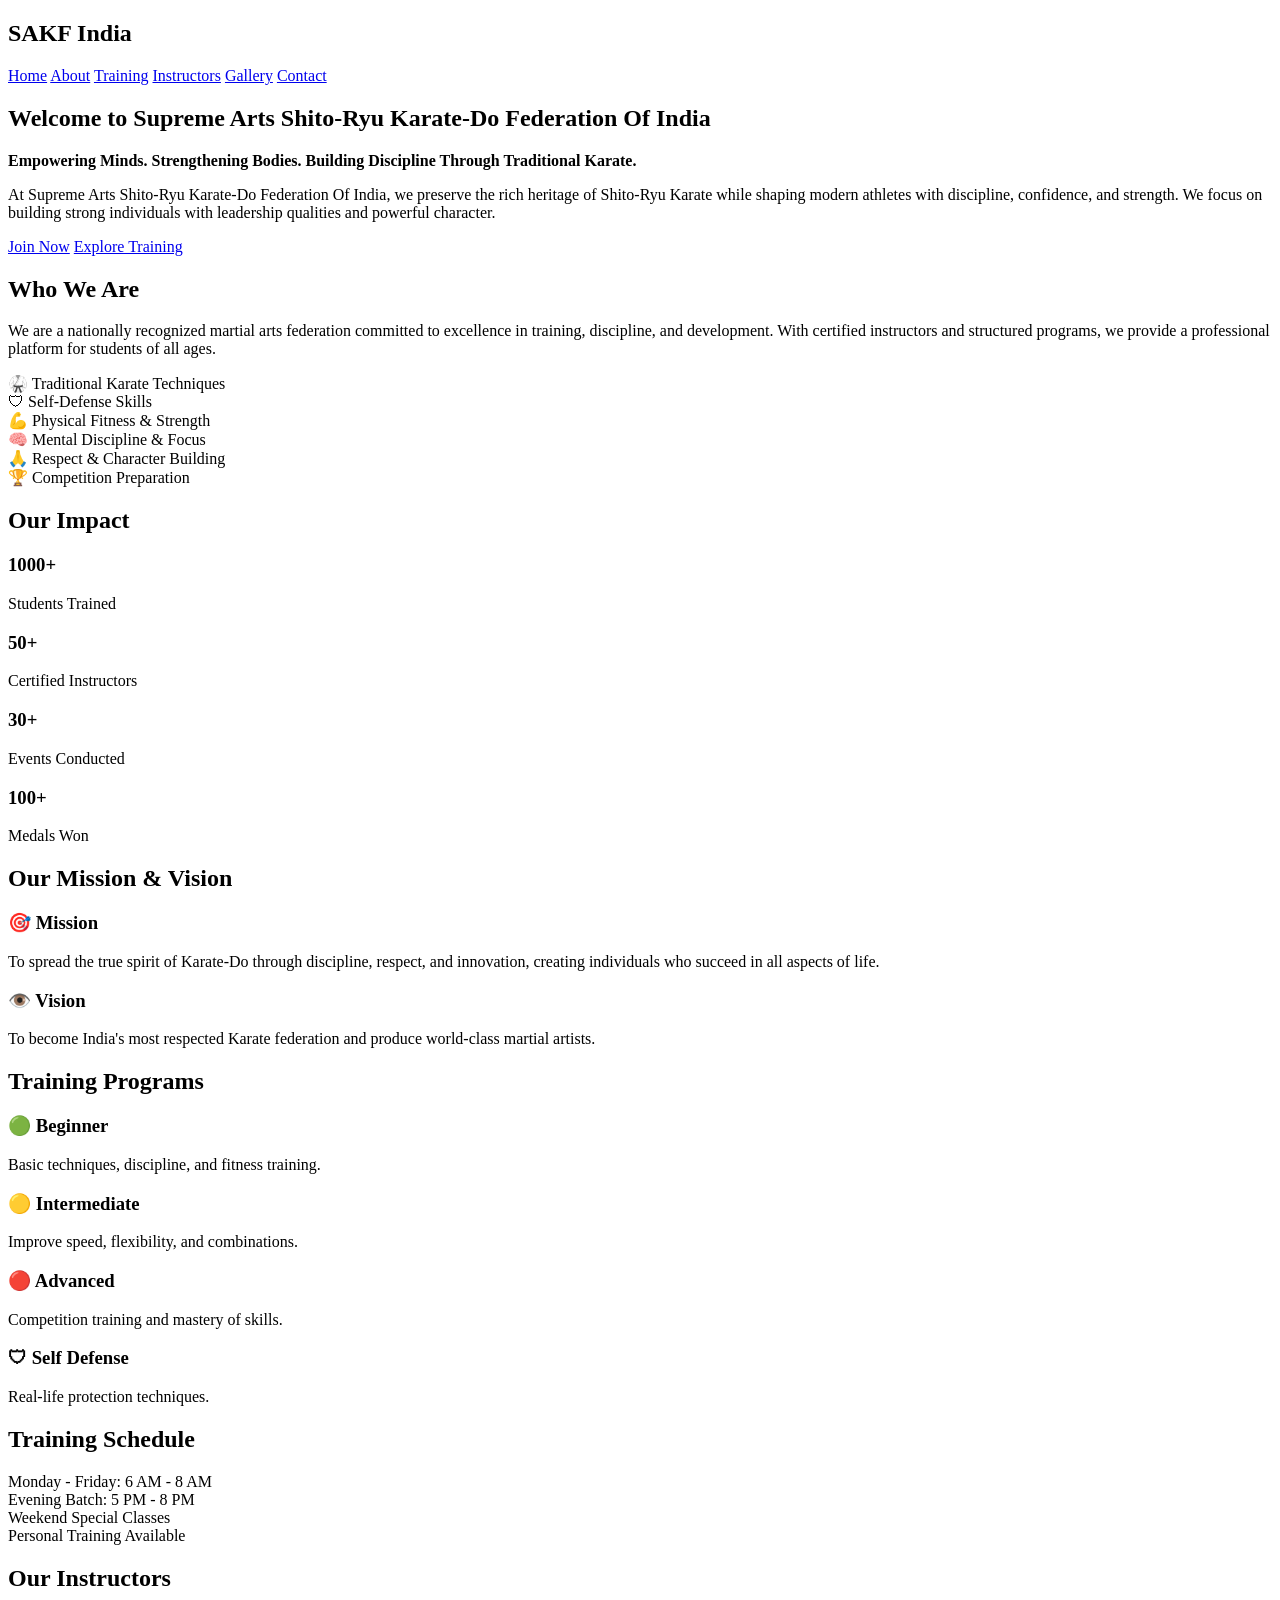
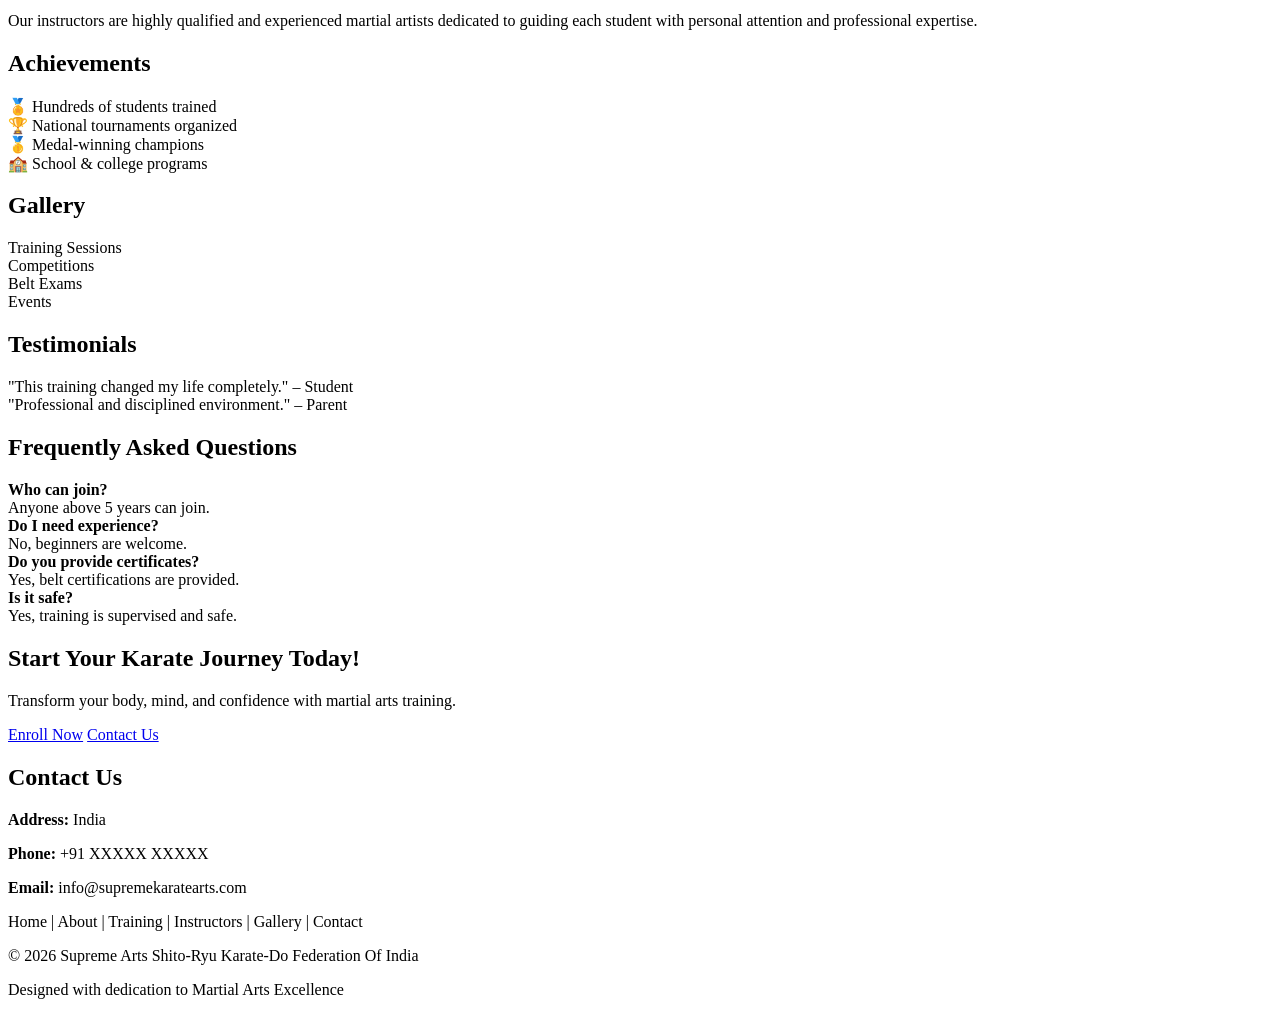
==== index.html @ d5478c68 "Add files via upload" ====
<!DOCTYPE html>
<html lang="en">

<head>
    <meta charset="UTF-8">
    <meta name="viewport" content="width=device-width, initial-scale=1.0">

    <title>Supreme Arts Shito-Ryu Karate-Do Federation Of India</title>

    <link href="https://fonts.googleapis.com/css2?family=Poppins:wght@300;400;600;700&display=swap" rel="stylesheet">
    <link rel="stylesheet" href="style.css">
</head>

<body>

    <!-- HEADER -->
    <header class="header">
        <h2 class="logo">SAKF India</h2>
        <nav class="nav">
            <a href="index.html" class="active">Home</a>
            <a href="about.html">About</a>
            <a href="training.html">Training</a>
            <a href="instructors.html">Instructors</a>
            <a href="gallery.html">Gallery</a>
            <a href="contact.html">Contact</a>
        </nav>
    </header>

    <!-- HERO -->
    <section class="hero">
        <h1>Welcome to Supreme Arts Shito-Ryu Karate-Do Federation Of India</h1>
        <p><strong>Empowering Minds. Strengthening Bodies. Building Discipline Through Traditional Karate.</strong></p>

        <p>
            At Supreme Arts Shito-Ryu Karate-Do Federation Of India, we preserve the rich heritage of Shito-Ryu Karate while shaping modern athletes with discipline, confidence, and strength. We focus on building strong individuals with leadership qualities and powerful
            character.
        </p>

        <div class="btn-group">
            <a href="contact.html" class="btn">Join Now</a>
            <a href="training.html" class="btn secondary">Explore Training</a>
        </div>
    </section>

    <!-- ABOUT -->
    <section class="section">
        <h2>Who We Are</h2>

        <p>
            We are a nationally recognized martial arts federation committed to excellence in training, discipline, and development. With certified instructors and structured programs, we provide a professional platform for students of all ages.
        </p>

        <div class="grid">
            <div class="card">🥋 Traditional Karate Techniques</div>
            <div class="card">🛡 Self-Defense Skills</div>
            <div class="card">💪 Physical Fitness & Strength</div>
            <div class="card">🧠 Mental Discipline & Focus</div>
            <div class="card">🙏 Respect & Character Building</div>
            <div class="card">🏆 Competition Preparation</div>
        </div>
    </section>

    <!-- STATS -->
    <section class="section">
        <h2>Our Impact</h2>

        <div class="grid">
            <div class="card">
                <h3>1000+</h3>
                <p>Students Trained</p>
            </div>
            <div class="card">
                <h3>50+</h3>
                <p>Certified Instructors</p>
            </div>
            <div class="card">
                <h3>30+</h3>
                <p>Events Conducted</p>
            </div>
            <div class="card">
                <h3>100+</h3>
                <p>Medals Won</p>
            </div>
        </div>
    </section>

    <!-- MISSION & VISION -->
    <section class="section">
        <h2>Our Mission & Vision</h2>

        <div class="grid">
            <div class="card">
                <h3>🎯 Mission</h3>
                <p>
                    To spread the true spirit of Karate-Do through discipline, respect, and innovation, creating individuals who succeed in all aspects of life.
                </p>
            </div>

            <div class="card">
                <h3>👁️ Vision</h3>
                <p>
                    To become India's most respected Karate federation and produce world-class martial artists.
                </p>
            </div>
        </div>
    </section>

    <!-- TRAINING -->
    <section class="section">
        <h2>Training Programs</h2>

        <div class="grid">
            <div class="card">
                <h3>🟢 Beginner</h3>
                <p>Basic techniques, discipline, and fitness training.</p>
            </div>
            <div class="card">
                <h3>🟡 Intermediate</h3>
                <p>Improve speed, flexibility, and combinations.</p>
            </div>
            <div class="card">
                <h3>🔴 Advanced</h3>
                <p>Competition training and mastery of skills.</p>
            </div>
            <div class="card">
                <h3>🛡 Self Defense</h3>
                <p>Real-life protection techniques.</p>
            </div>
        </div>
    </section>

    <!-- SCHEDULE -->
    <section class="section">
        <h2>Training Schedule</h2>

        <div class="grid">
            <div class="card">Monday - Friday: 6 AM - 8 AM</div>
            <div class="card">Evening Batch: 5 PM - 8 PM</div>
            <div class="card">Weekend Special Classes</div>
            <div class="card">Personal Training Available</div>
        </div>
    </section>

    <!-- INSTRUCTORS -->
    <section class="section">
        <h2>Our Instructors</h2>

        <p>
            Our instructors are highly qualified and experienced martial artists dedicated to guiding each student with personal attention and professional expertise.
        </p>
    </section>

    <!-- ACHIEVEMENTS -->
    <section class="section">
        <h2>Achievements</h2>

        <div class="grid">
            <div class="card">🏅 Hundreds of students trained</div>
            <div class="card">🏆 National tournaments organized</div>
            <div class="card">🥇 Medal-winning champions</div>
            <div class="card">🏫 School & college programs</div>
        </div>
    </section>

    <!-- GALLERY -->
    <section class="section">
        <h2>Gallery</h2>

        <div class="grid">
            <div class="card">Training Sessions</div>
            <div class="card">Competitions</div>
            <div class="card">Belt Exams</div>
            <div class="card">Events</div>
        </div>
    </section>

    <!-- TESTIMONIALS -->
    <section class="section">
        <h2>Testimonials</h2>

        <div class="grid">
            <div class="card">"This training changed my life completely." – Student</div>
            <div class="card">"Professional and disciplined environment." – Parent</div>
        </div>
    </section>

    <!-- FAQ -->
    <section class="section">
        <h2>Frequently Asked Questions</h2>

        <div class="grid">
            <div class="card"><strong>Who can join?</strong><br>Anyone above 5 years can join.</div>
            <div class="card"><strong>Do I need experience?</strong><br>No, beginners are welcome.</div>
            <div class="card"><strong>Do you provide certificates?</strong><br>Yes, belt certifications are provided.</div>
            <div class="card"><strong>Is it safe?</strong><br>Yes, training is supervised and safe.</div>
        </div>
    </section>

    <!-- CTA -->
    <section class="section">
        <h2>Start Your Karate Journey Today!</h2>

        <p>Transform your body, mind, and confidence with martial arts training.</p>

        <div class="btn-group">
            <a href="contact.html" class="btn">Enroll Now</a>
            <a href="contact.html" class="btn secondary">Contact Us</a>
        </div>
    </section>

    <!-- CONTACT -->
    <section class="section">
        <h2>Contact Us</h2>

        <p><strong>Address:</strong> India</p>
        <p><strong>Phone:</strong> +91 XXXXX XXXXX</p>
        <p><strong>Email:</strong> info@supremekaratearts.com</p>
    </section>

    <!-- FOOTER -->
    <footer class="footer">
        <p>Home | About | Training | Instructors | Gallery | Contact</p>
        <p>© 2026 Supreme Arts Shito-Ryu Karate-Do Federation Of India</p>
        <p>Designed with dedication to Martial Arts Excellence</p>
    </footer>

    <script src="script.js"></script>

</body>

</html>
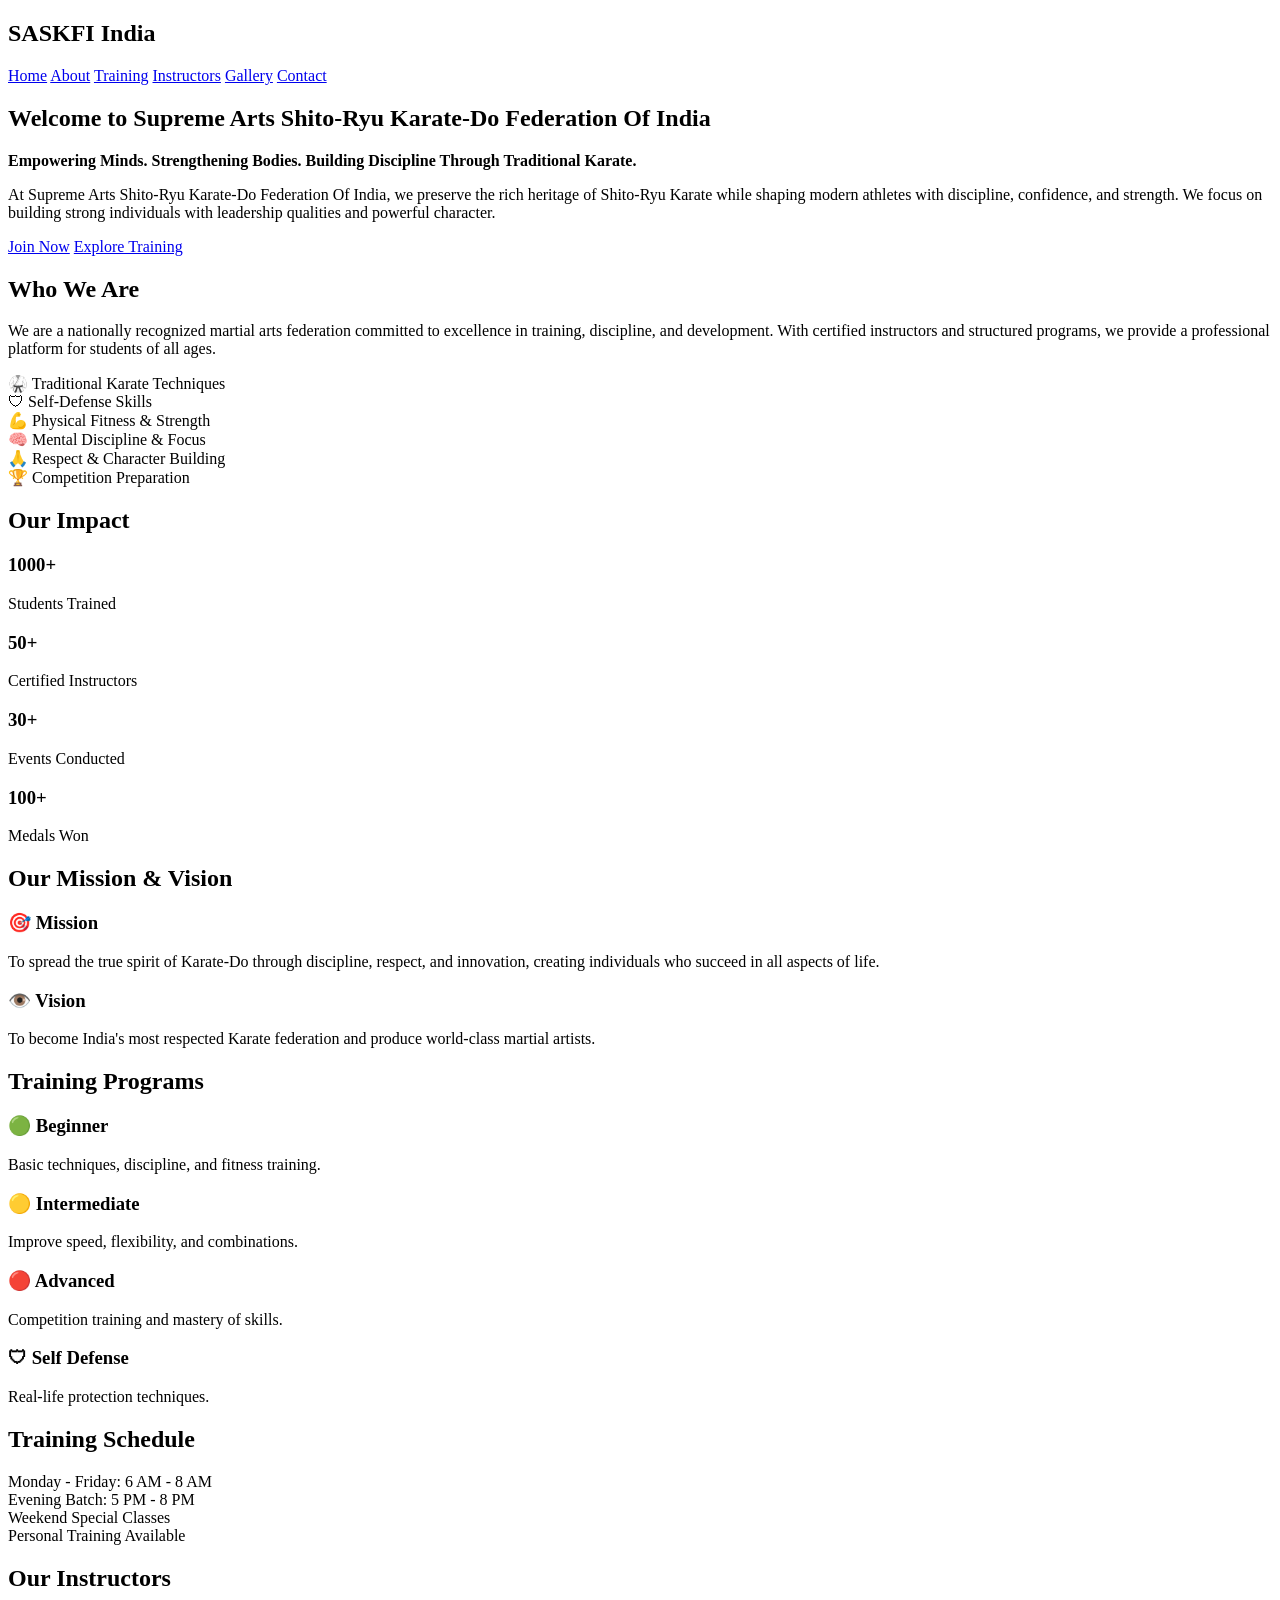
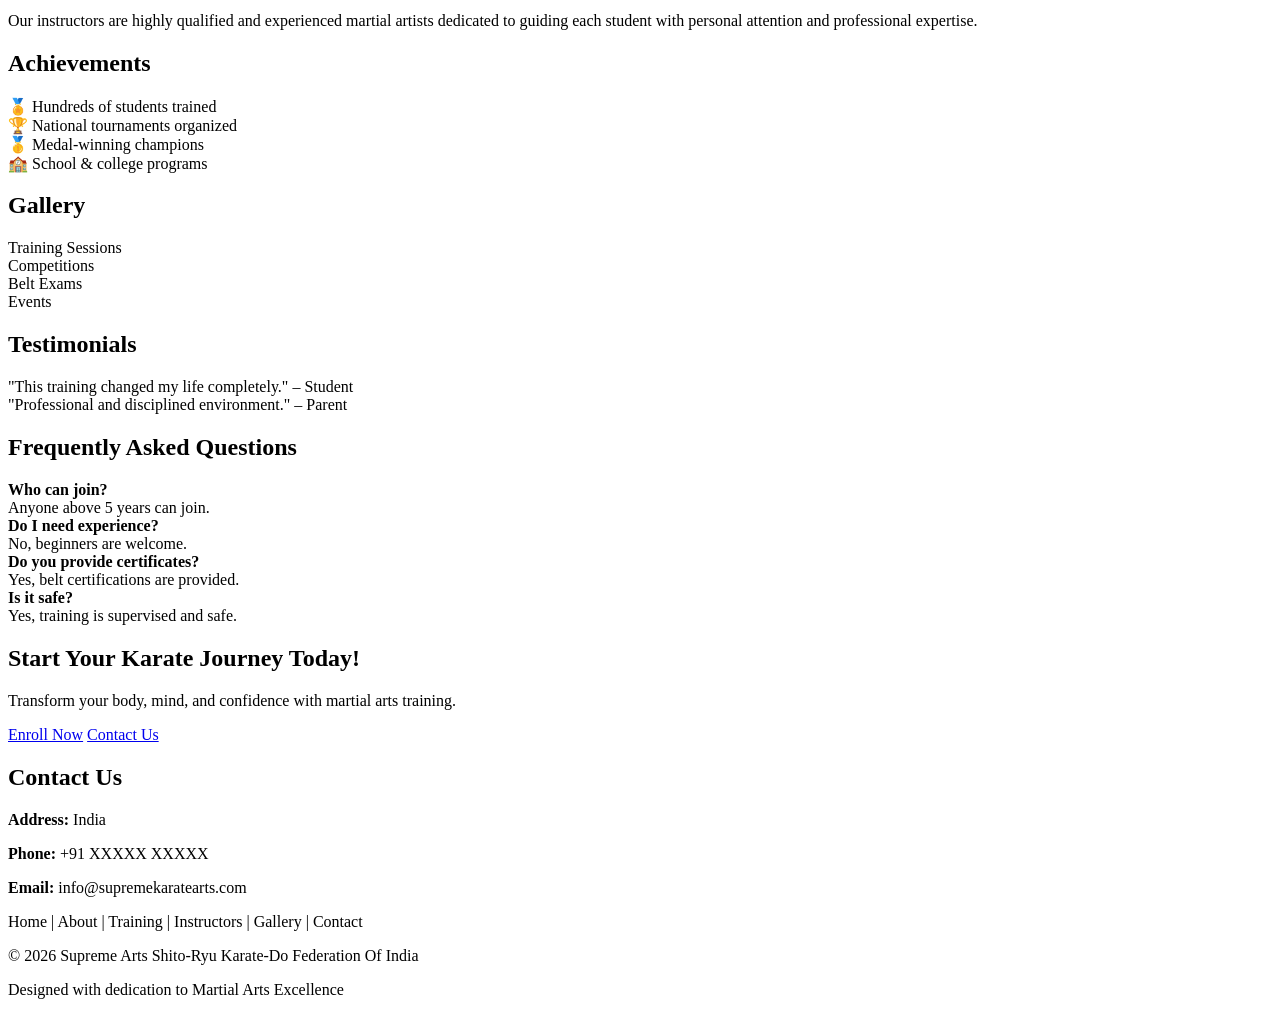
==== commit f029b77b: "Update logo text from 'SAKF' to 'SASKFI'" ====
--- a/index.html
+++ b/index.html
@@ -15,7 +15,7 @@
 
     <!-- HEADER -->
     <header class="header">
-        <h2 class="logo">SAKF India</h2>
+        <h2 class="logo">SASKFI India</h2>
         <nav class="nav">
             <a href="index.html" class="active">Home</a>
             <a href="about.html">About</a>
@@ -228,4 +228,4 @@
 
 </body>
 
-</html>+</html>
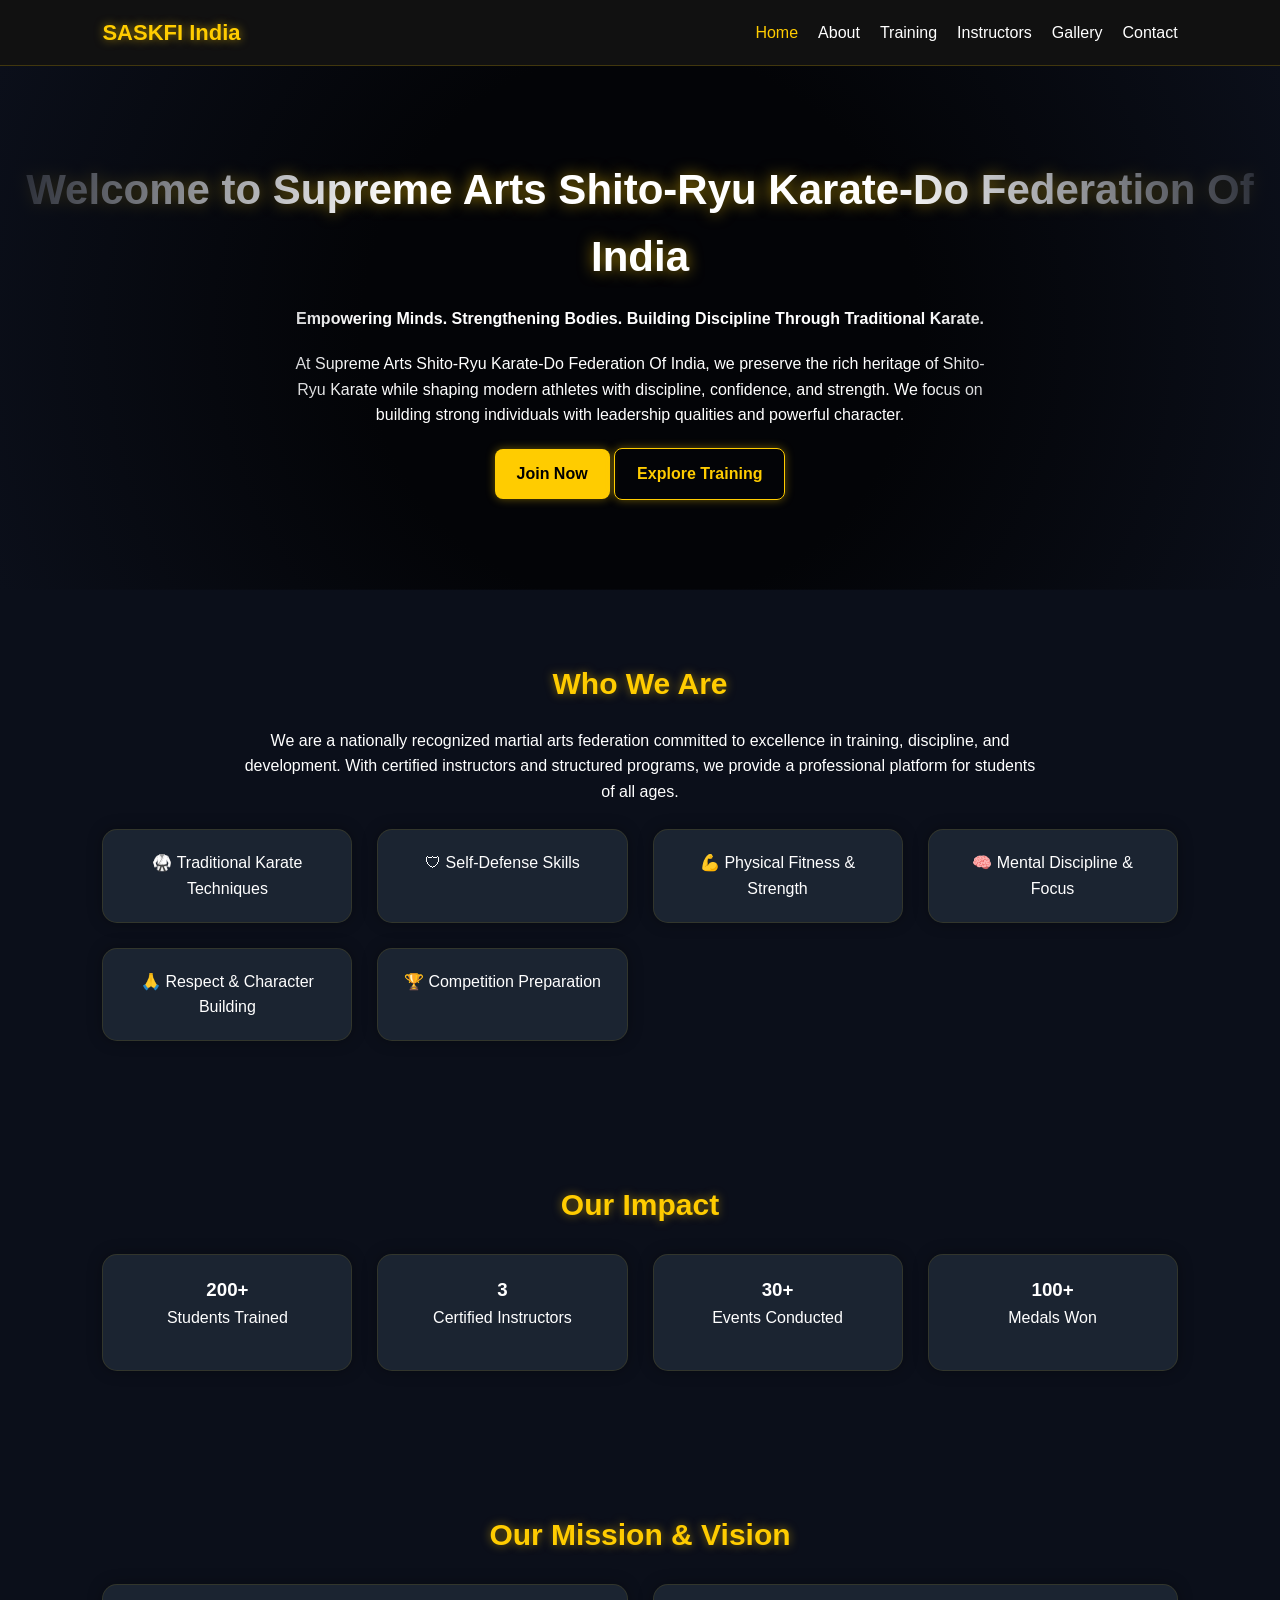
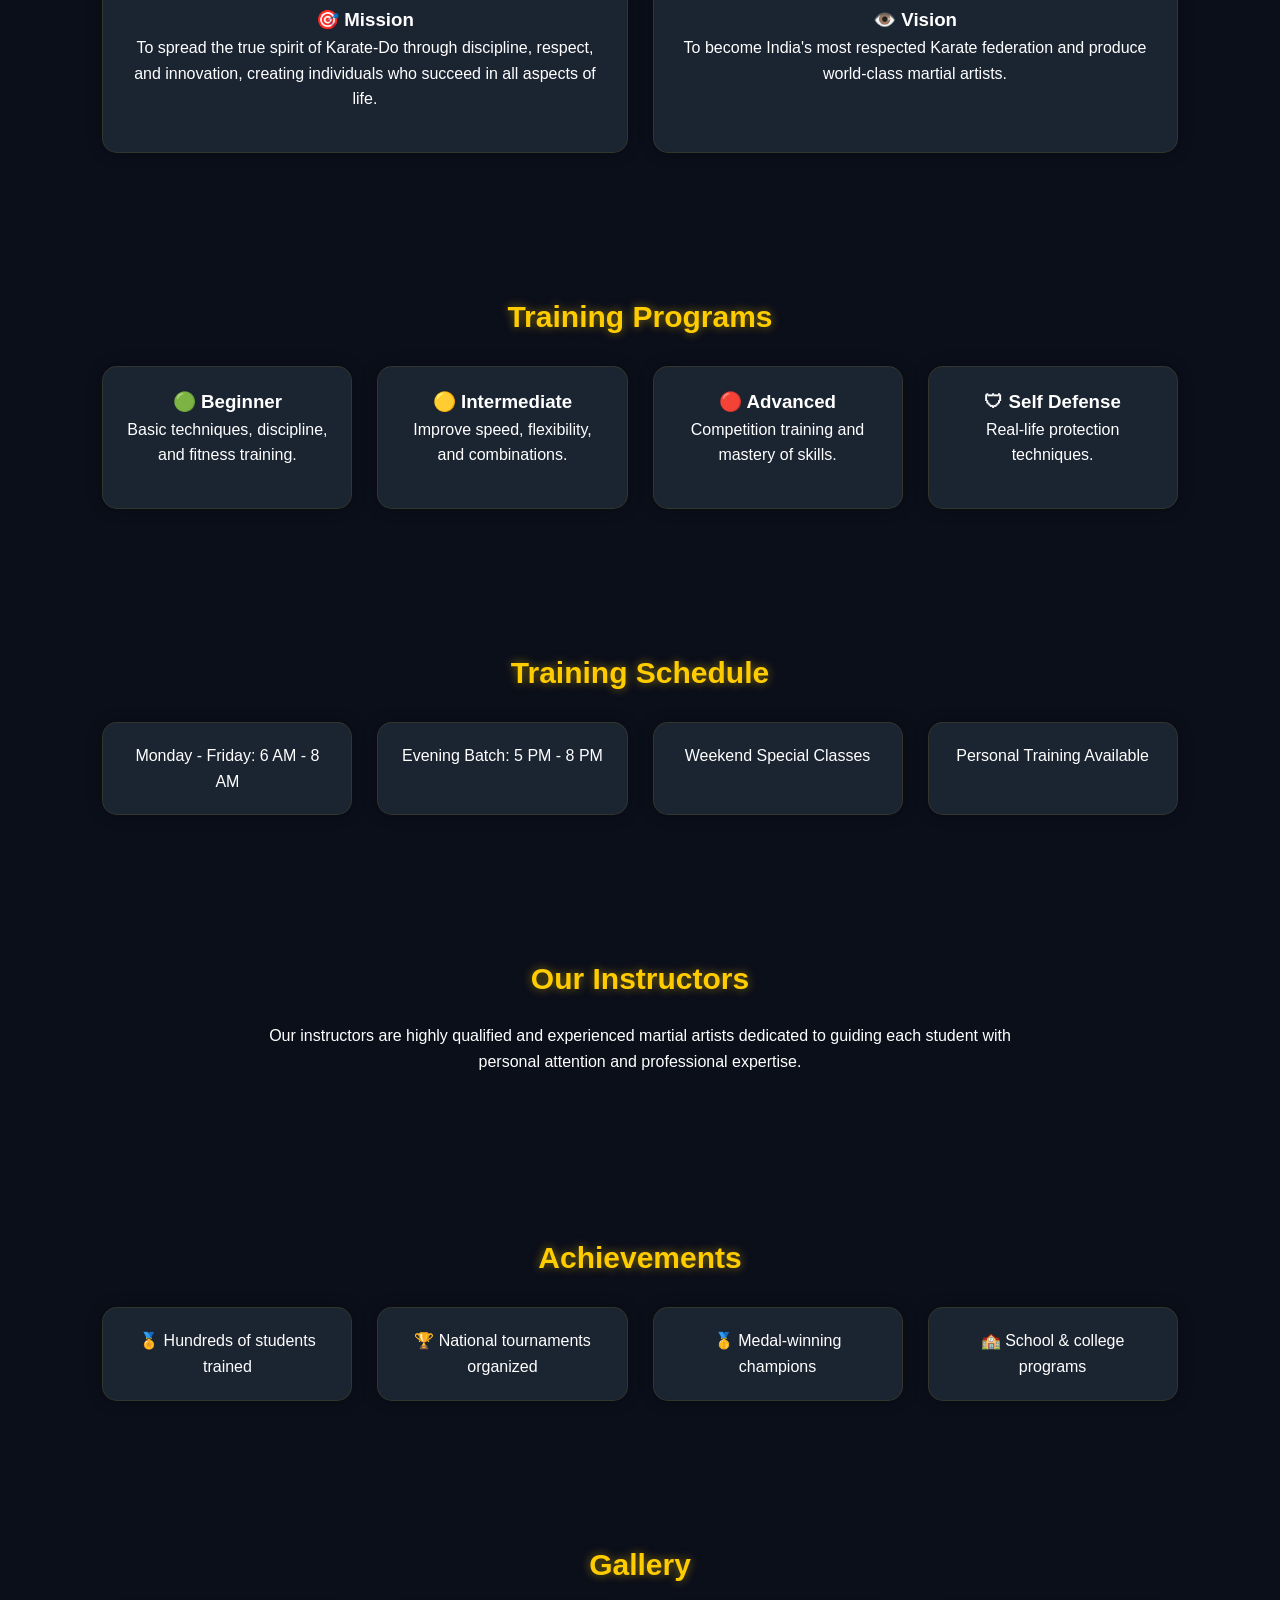
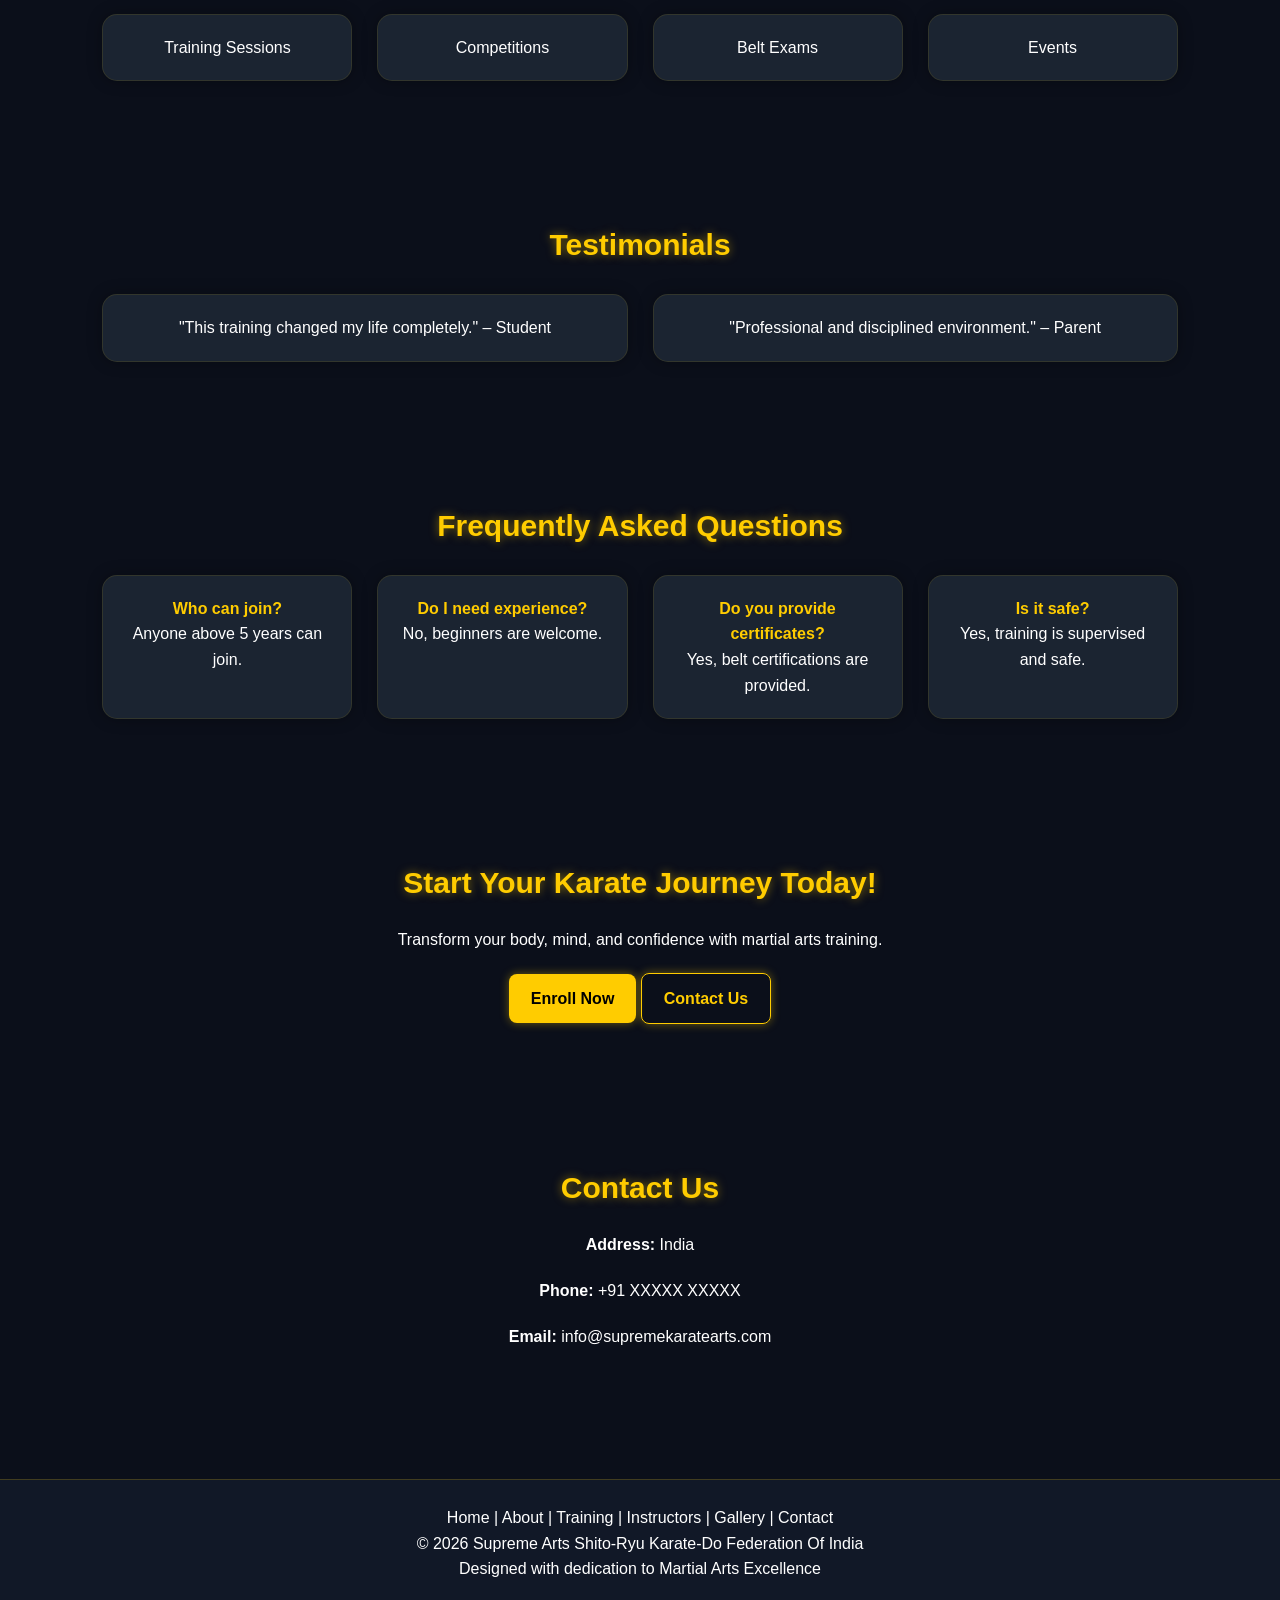
==== commit 53af0dd7: "Update index.html" ====
--- a/index.html
+++ b/index.html
@@ -66,11 +66,11 @@
 
         <div class="grid">
             <div class="card">
-                <h3>1000+</h3>
+                <h3>200+</h3>
                 <p>Students Trained</p>
             </div>
             <div class="card">
-                <h3>50+</h3>
+                <h3>3</h3>
                 <p>Certified Instructors</p>
             </div>
             <div class="card">
--- a/style.css
+++ b/style.css
@@ -0,0 +1,406 @@
+/* ========================= */
+
+
+/* RESET + GLOBAL */
+
+
+/* ========================= */
+
+* {
+    margin: 0;
+    padding: 0;
+    box-sizing: border-box;
+    font-family: 'Poppins', sans-serif;
+    transition: all 0.3s ease-in-out;
+}
+
+html {
+    scroll-behavior: smooth;
+}
+
+body {
+    background: #0b0f1a;
+    color: #ffffff;
+    line-height: 1.6;
+}
+
+
+/* ========================= */
+
+
+/* HEADER */
+
+
+/* ========================= */
+
+.header {
+    display: flex;
+    justify-content: space-between;
+    align-items: center;
+    padding: 15px 8%;
+    background: rgba(17, 24, 39, 0.95);
+    backdrop-filter: blur(12px);
+    position: sticky;
+    top: 0;
+    z-index: 1000;
+    border-bottom: 1px solid rgba(255, 204, 0, 0.2);
+}
+
+.logo {
+    font-size: 22px;
+    font-weight: 700;
+    color: #ffcc00;
+    text-shadow: 0 0 10px rgba(255, 204, 0, 0.6);
+}
+
+
+/* ========================= */
+
+
+/* NAVIGATION */
+
+
+/* ========================= */
+
+.nav {
+    display: flex;
+    align-items: center;
+}
+
+.nav a {
+    margin-left: 20px;
+    text-decoration: none;
+    color: #fff;
+    font-weight: 500;
+    position: relative;
+}
+
+.nav a::after {
+    content: "";
+    position: absolute;
+    width: 0%;
+    height: 2px;
+    bottom: -5px;
+    left: 0;
+    background: #ffcc00;
+    transition: 0.3s;
+}
+
+.nav a:hover::after {
+    width: 100%;
+}
+
+.nav a:hover,
+.nav a.active {
+    color: #ffcc00;
+}
+
+
+/* ========================= */
+
+
+/* HERO SECTION */
+
+
+/* ========================= */
+
+.hero {
+    text-align: center;
+    padding: 90px 20px;
+    position: relative;
+    background: linear-gradient(rgba(0, 0, 0, 0.75), rgba(0, 0, 0, 0.75)), url('https://images.unsplash.com/photo-1549719386-74dfcbf7dbed');
+    background-size: cover;
+    background-position: center;
+}
+
+.hero::after {
+    content: "";
+    position: absolute;
+    inset: 0;
+    background: radial-gradient(circle, transparent 40%, #0b0f1a 100%);
+}
+
+.hero h1 {
+    font-size: 42px;
+    margin-bottom: 15px;
+    text-shadow: 0 0 15px rgba(255, 204, 0, 0.6);
+}
+
+.hero p {
+    max-width: 700px;
+    margin: auto;
+    margin-bottom: 20px;
+}
+
+
+/* ========================= */
+
+
+/* BUTTONS */
+
+
+/* ========================= */
+
+.btn {
+    display: inline-block;
+    padding: 12px 22px;
+    background: #ffcc00;
+    color: #000;
+    text-decoration: none;
+    border-radius: 8px;
+    font-weight: 600;
+    box-shadow: 0 0 10px rgba(255, 204, 0, 0.4);
+}
+
+.btn:hover {
+    transform: translateY(-3px);
+    background: #ffaa00;
+    box-shadow: 0 0 25px rgba(255, 170, 0, 0.9);
+}
+
+.btn.secondary {
+    background: transparent;
+    border: 1px solid #ffcc00;
+    color: #ffcc00;
+}
+
+
+/* ========================= */
+
+
+/* SECTIONS */
+
+
+/* ========================= */
+
+.section {
+    padding: 70px 8%;
+    text-align: center;
+    animation: fadeInUp 0.8s ease;
+}
+
+.section h2 {
+    font-size: 30px;
+    color: #ffcc00;
+    margin-bottom: 20px;
+    text-shadow: 0 0 10px rgba(255, 204, 0, 0.5);
+}
+
+.section p {
+    max-width: 800px;
+    margin: auto;
+    margin-bottom: 20px;
+}
+
+
+/* ========================= */
+
+
+/* GRID */
+
+
+/* ========================= */
+
+.grid {
+    display: grid;
+    grid-template-columns: repeat(auto-fit, minmax(250px, 1fr));
+    gap: 25px;
+    margin-top: 25px;
+}
+
+
+/* ========================= */
+
+
+/* CARDS */
+
+
+/* ========================= */
+
+.card {
+    background: rgba(31, 41, 55, 0.85);
+    backdrop-filter: blur(12px);
+    padding: 20px;
+    border-radius: 15px;
+    border: 1px solid rgba(255, 204, 0, 0.1);
+    box-shadow: 0 0 15px rgba(0, 0, 0, 0.3);
+}
+
+.card:hover {
+    transform: translateY(-10px) scale(1.03);
+    background: rgba(55, 65, 81, 0.9);
+    box-shadow: 0 0 25px rgba(255, 204, 0, 0.4);
+}
+
+.card strong {
+    color: #ffcc00;
+}
+
+
+/* ========================= */
+
+
+/* IMAGES */
+
+
+/* ========================= */
+
+.instructor-img {
+    width: 100%;
+    height: 200px;
+    object-fit: cover;
+    border-radius: 12px;
+    margin-bottom: 10px;
+}
+
+.card:hover .instructor-img {
+    transform: scale(1.06);
+}
+
+
+/* ========================= */
+
+
+/* GALLERY */
+
+
+/* ========================= */
+
+.gallery-grid img {
+    width: 100%;
+    height: 340px;
+    width: auto;
+    object-fit: cover;
+    border-radius: 12px;
+}
+
+.gallery-grid img.trophy {
+    width: 100%;
+    height: auto;
+    object-fit: cover;
+    border-radius: 12px;
+}
+
+.gallery-grid img:hover {
+    transform: scale(1.05);
+}
+
+
+/* ========================= */
+
+
+/* FORM */
+
+
+/* ========================= */
+
+.contact-form {
+    max-width: 600px;
+    margin: auto;
+    display: flex;
+    flex-direction: column;
+    gap: 15px;
+}
+
+.contact-form input,
+.contact-form textarea {
+    padding: 12px;
+    border: none;
+    border-radius: 6px;
+}
+
+.contact-form input:focus,
+.contact-form textarea:focus {
+    box-shadow: 0 0 6px #ffcc00;
+}
+
+
+/* ========================= */
+
+
+/* FOOTER */
+
+
+/* ========================= */
+
+.footer {
+    background: #111827;
+    padding: 25px;
+    text-align: center;
+    margin-top: 40px;
+    border-top: 1px solid rgba(255, 204, 0, 0.2);
+}
+
+
+/* ========================= */
+
+
+/* ANIMATIONS */
+
+
+/* ========================= */
+
+@keyframes fadeInUp {
+    from {
+        opacity: 0;
+        transform: translateY(40px);
+    }
+    to {
+        opacity: 1;
+        transform: translateY(0);
+    }
+}
+
+
+/* ========================= */
+
+
+/* RESPONSIVE */
+
+
+/* ========================= */
+
+@media(max-width:1024px) {
+    .hero h1 {
+        font-size: 32px;
+    }
+}
+
+@media(max-width:768px) {
+    .header {
+        flex-direction: column;
+        align-items: flex-start;
+    }
+    .nav {
+        flex-wrap: wrap;
+        justify-content: center;
+        width: 100%;
+    }
+    .nav a {
+        margin: 10px;
+    }
+    .hero {
+        padding: 60px 15px;
+    }
+    .hero h1 {
+        font-size: 26px;
+    }
+    .section {
+        padding: 40px 20px;
+    }
+    .grid {
+        grid-template-columns: 1fr;
+    }
+}
+
+@media(max-width:480px) {
+    .logo {
+        font-size: 18px;
+    }
+    .hero h1 {
+        font-size: 22px;
+    }
+    .btn {
+        width: 100%;
+    }
+}
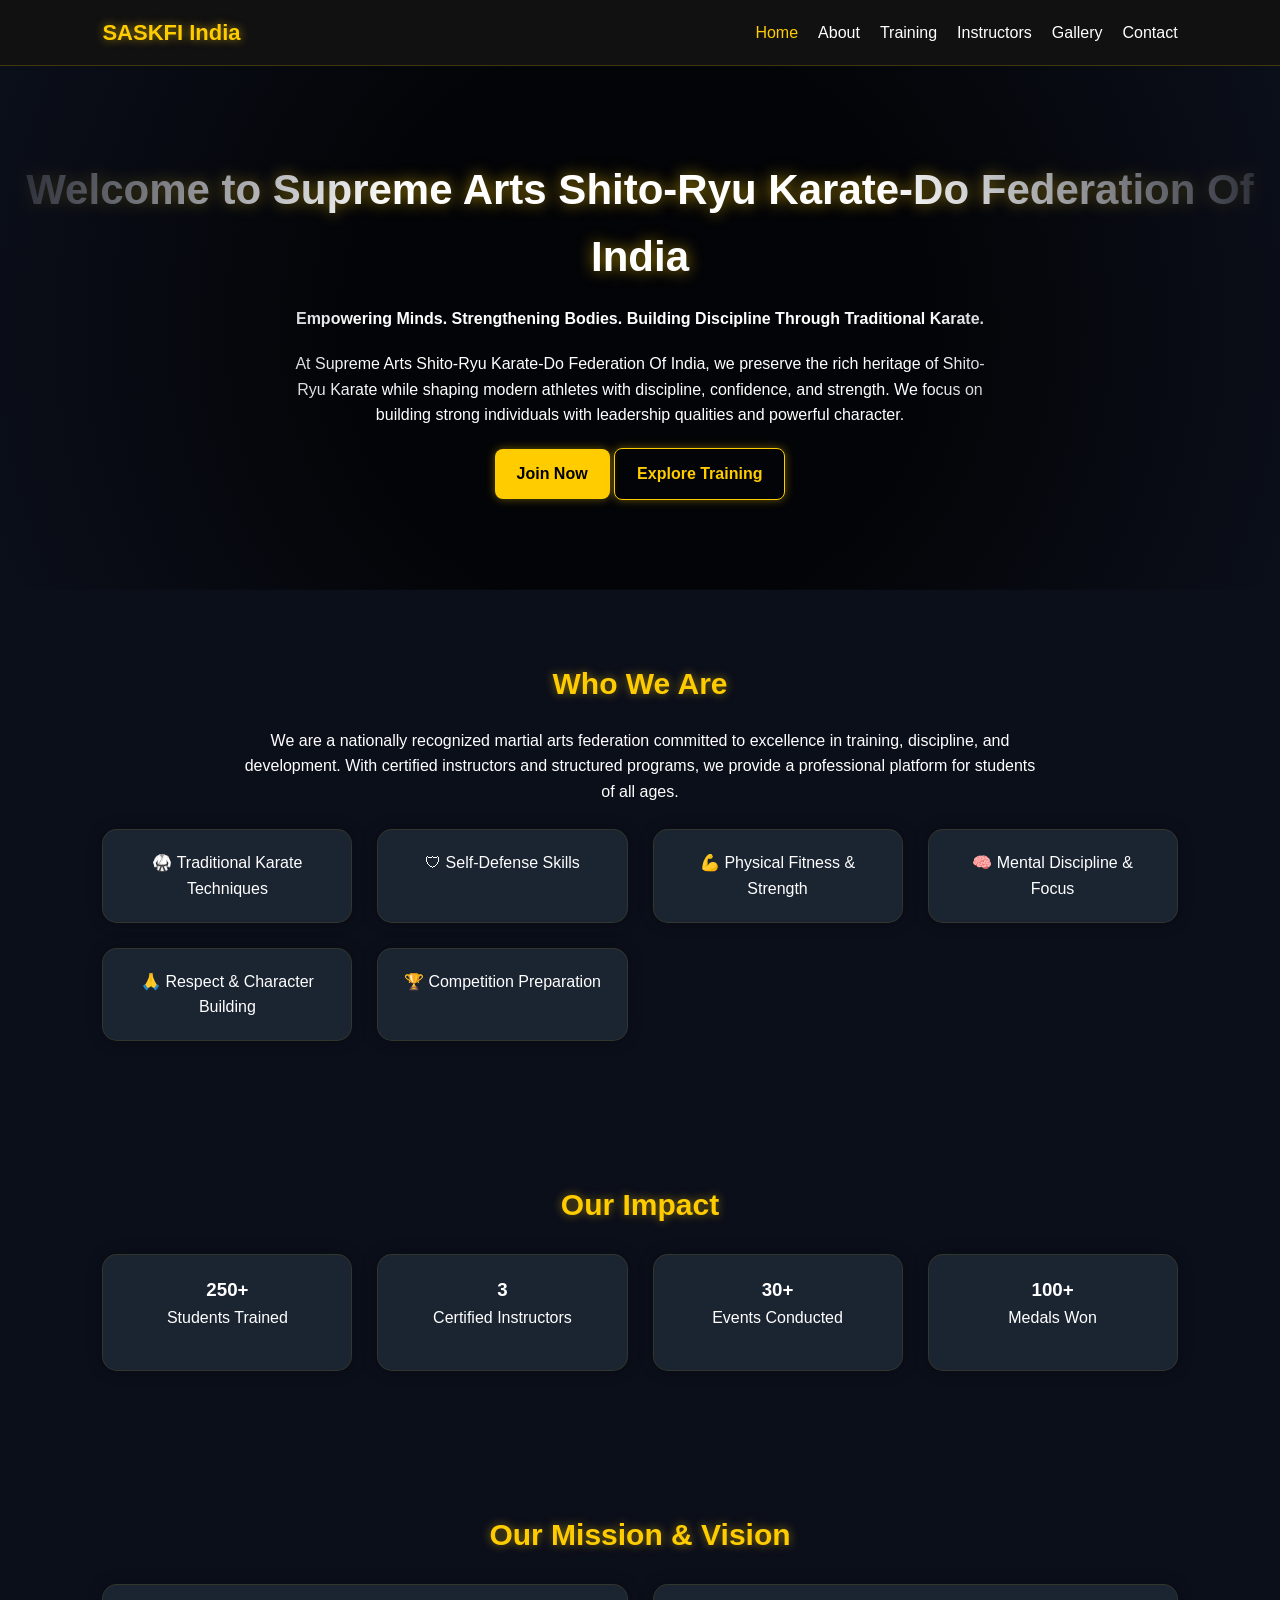
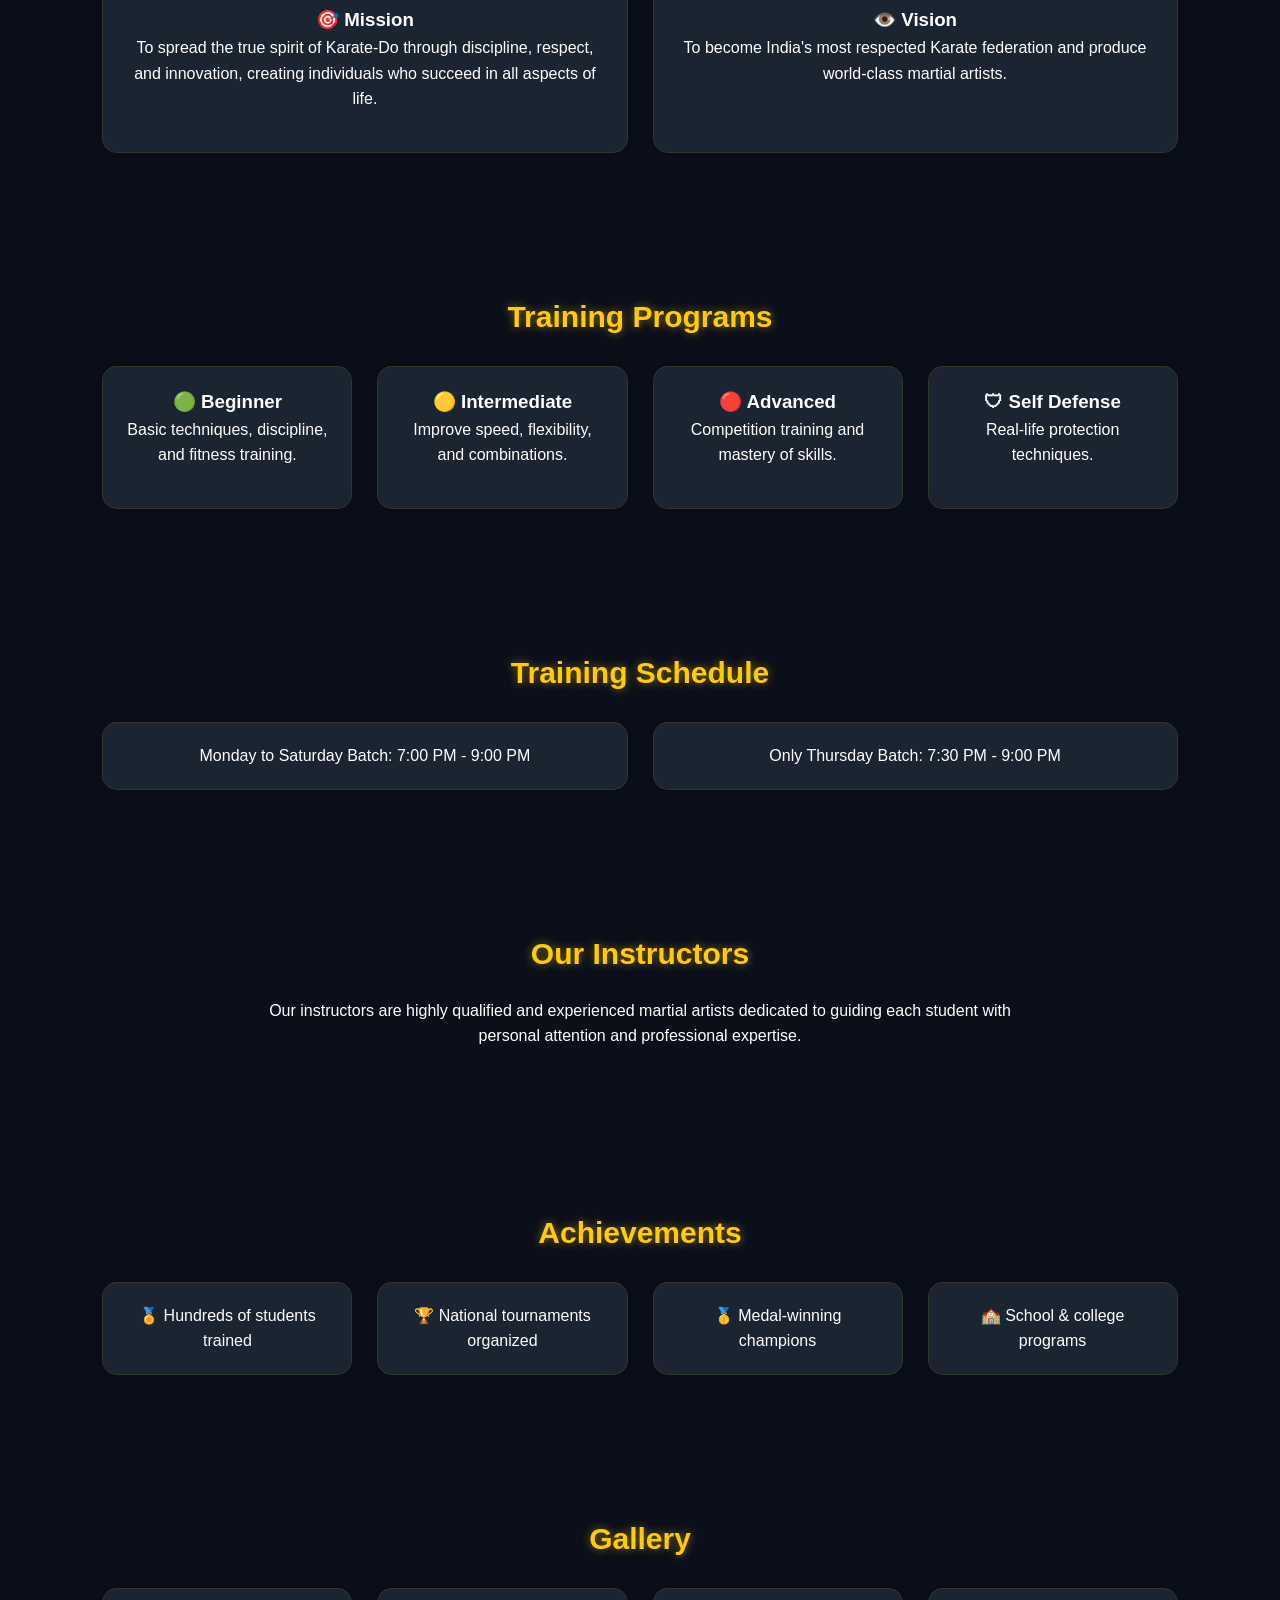
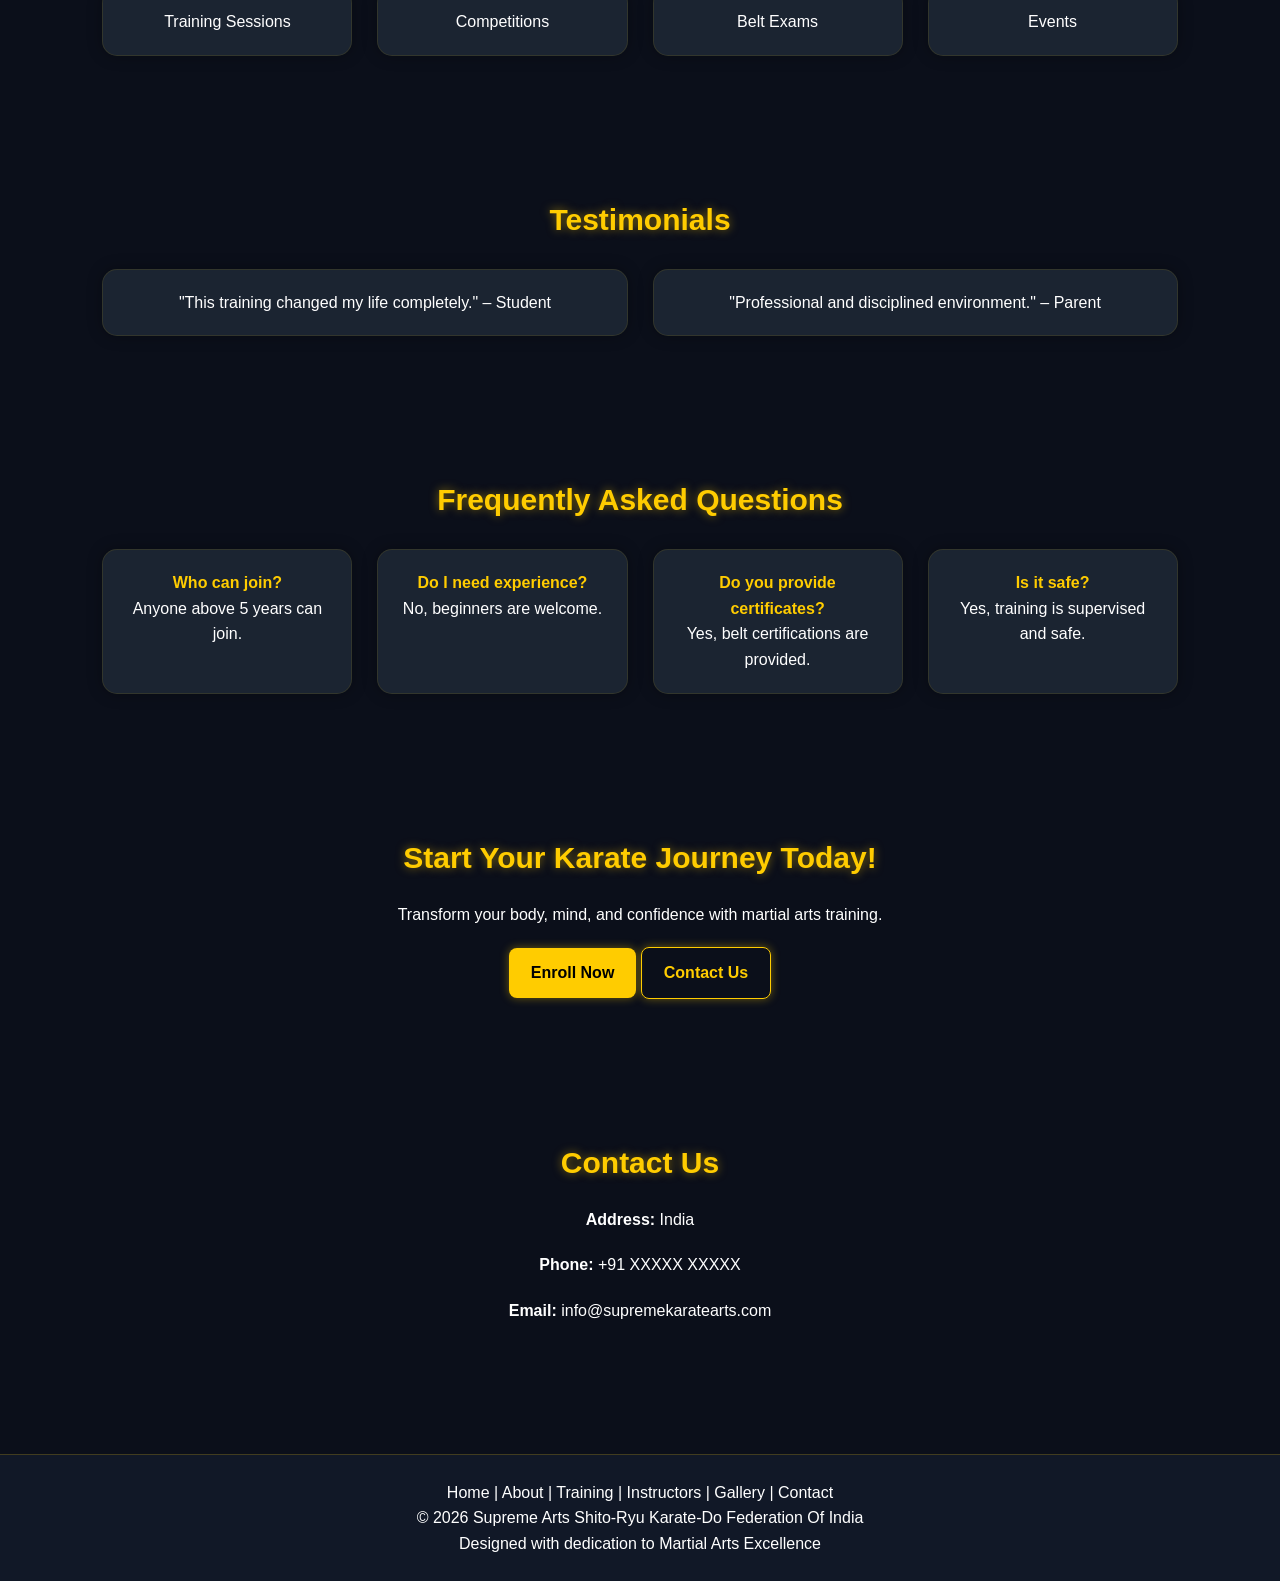
==== commit 1455a719: "Create index.html" ====
--- a/index.html
+++ b/index.html
@@ -66,7 +66,7 @@
 
         <div class="grid">
             <div class="card">
-                <h3>200+</h3>
+                <h3>250+</h3>
                 <p>Students Trained</p>
             </div>
             <div class="card">
@@ -134,10 +134,8 @@
         <h2>Training Schedule</h2>
 
         <div class="grid">
-            <div class="card">Monday - Friday: 6 AM - 8 AM</div>
-            <div class="card">Evening Batch: 5 PM - 8 PM</div>
-            <div class="card">Weekend Special Classes</div>
-            <div class="card">Personal Training Available</div>
+            <div class="card">Monday to Saturday Batch: 7:00  PM - 9:00 PM</div>
+            <div class="card">Only Thursday Batch: 7:30  PM - 9:00 PM</div>
         </div>
     </section>
 
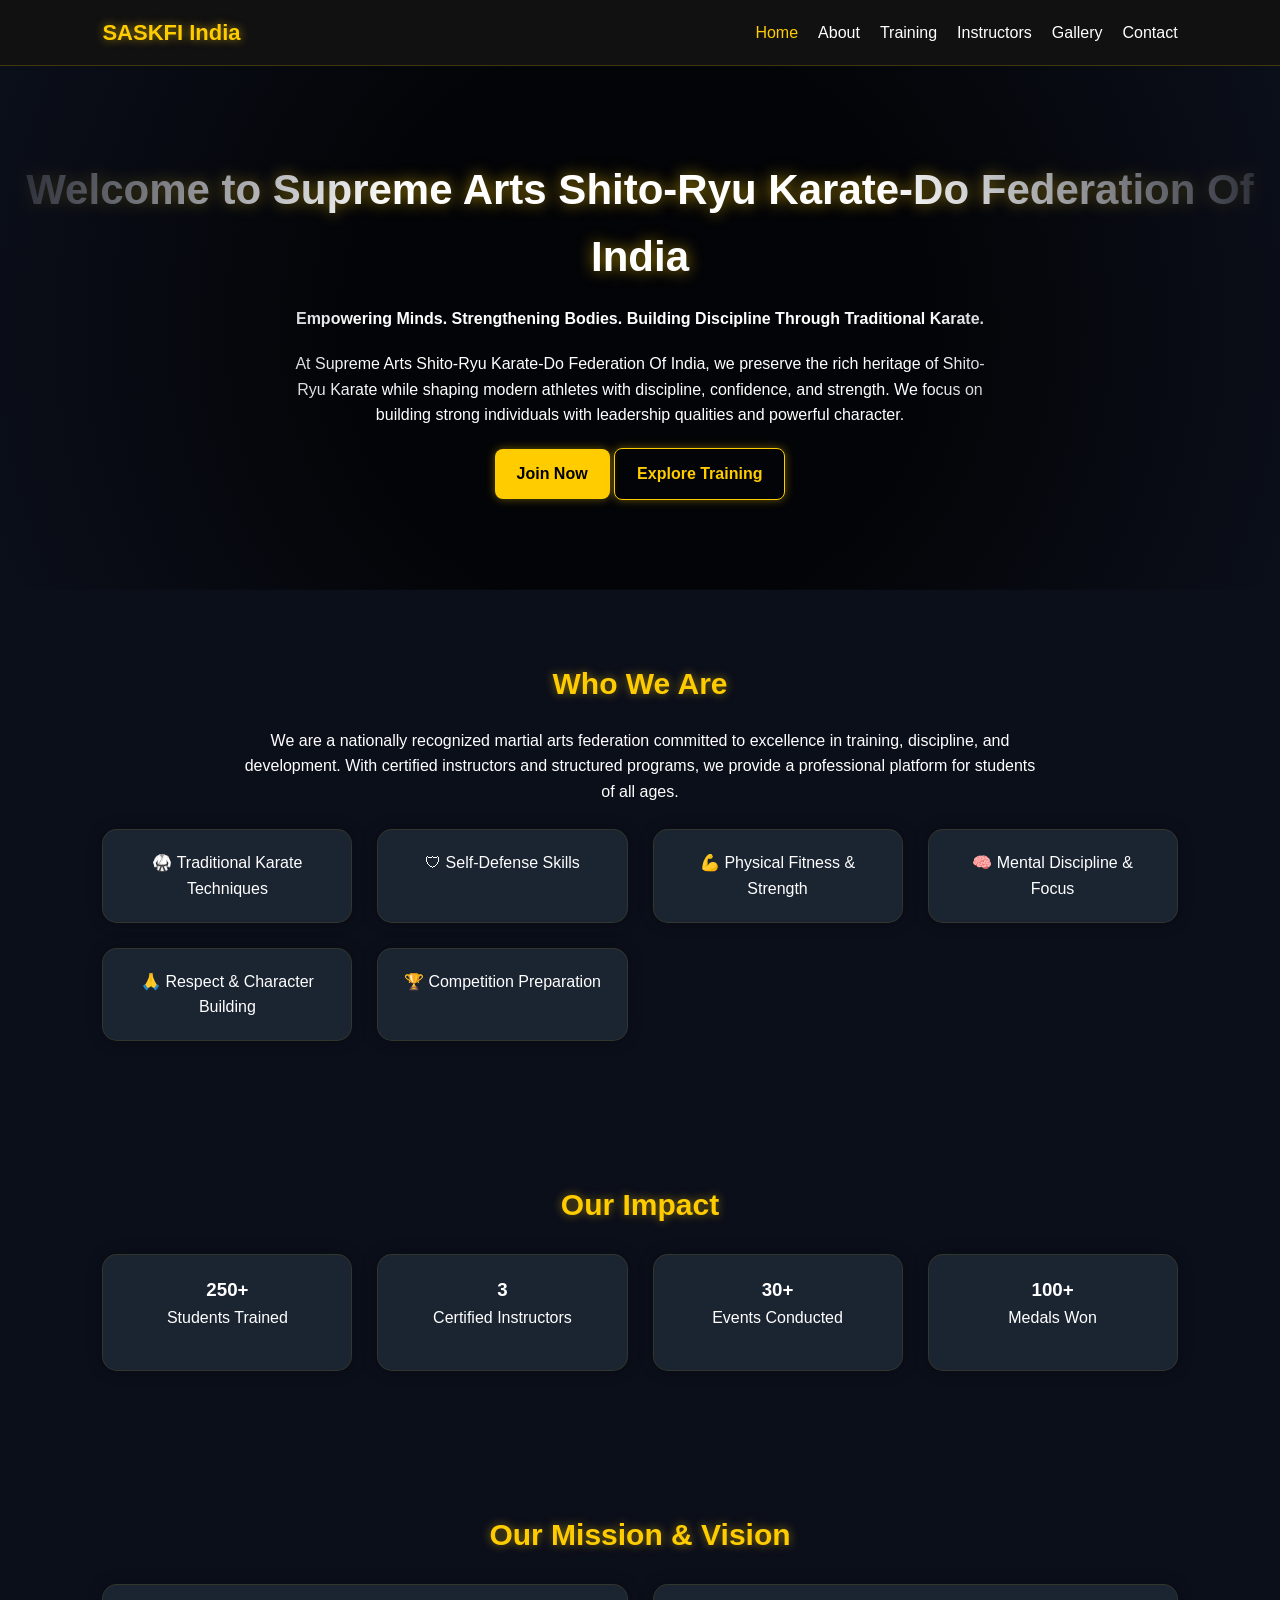
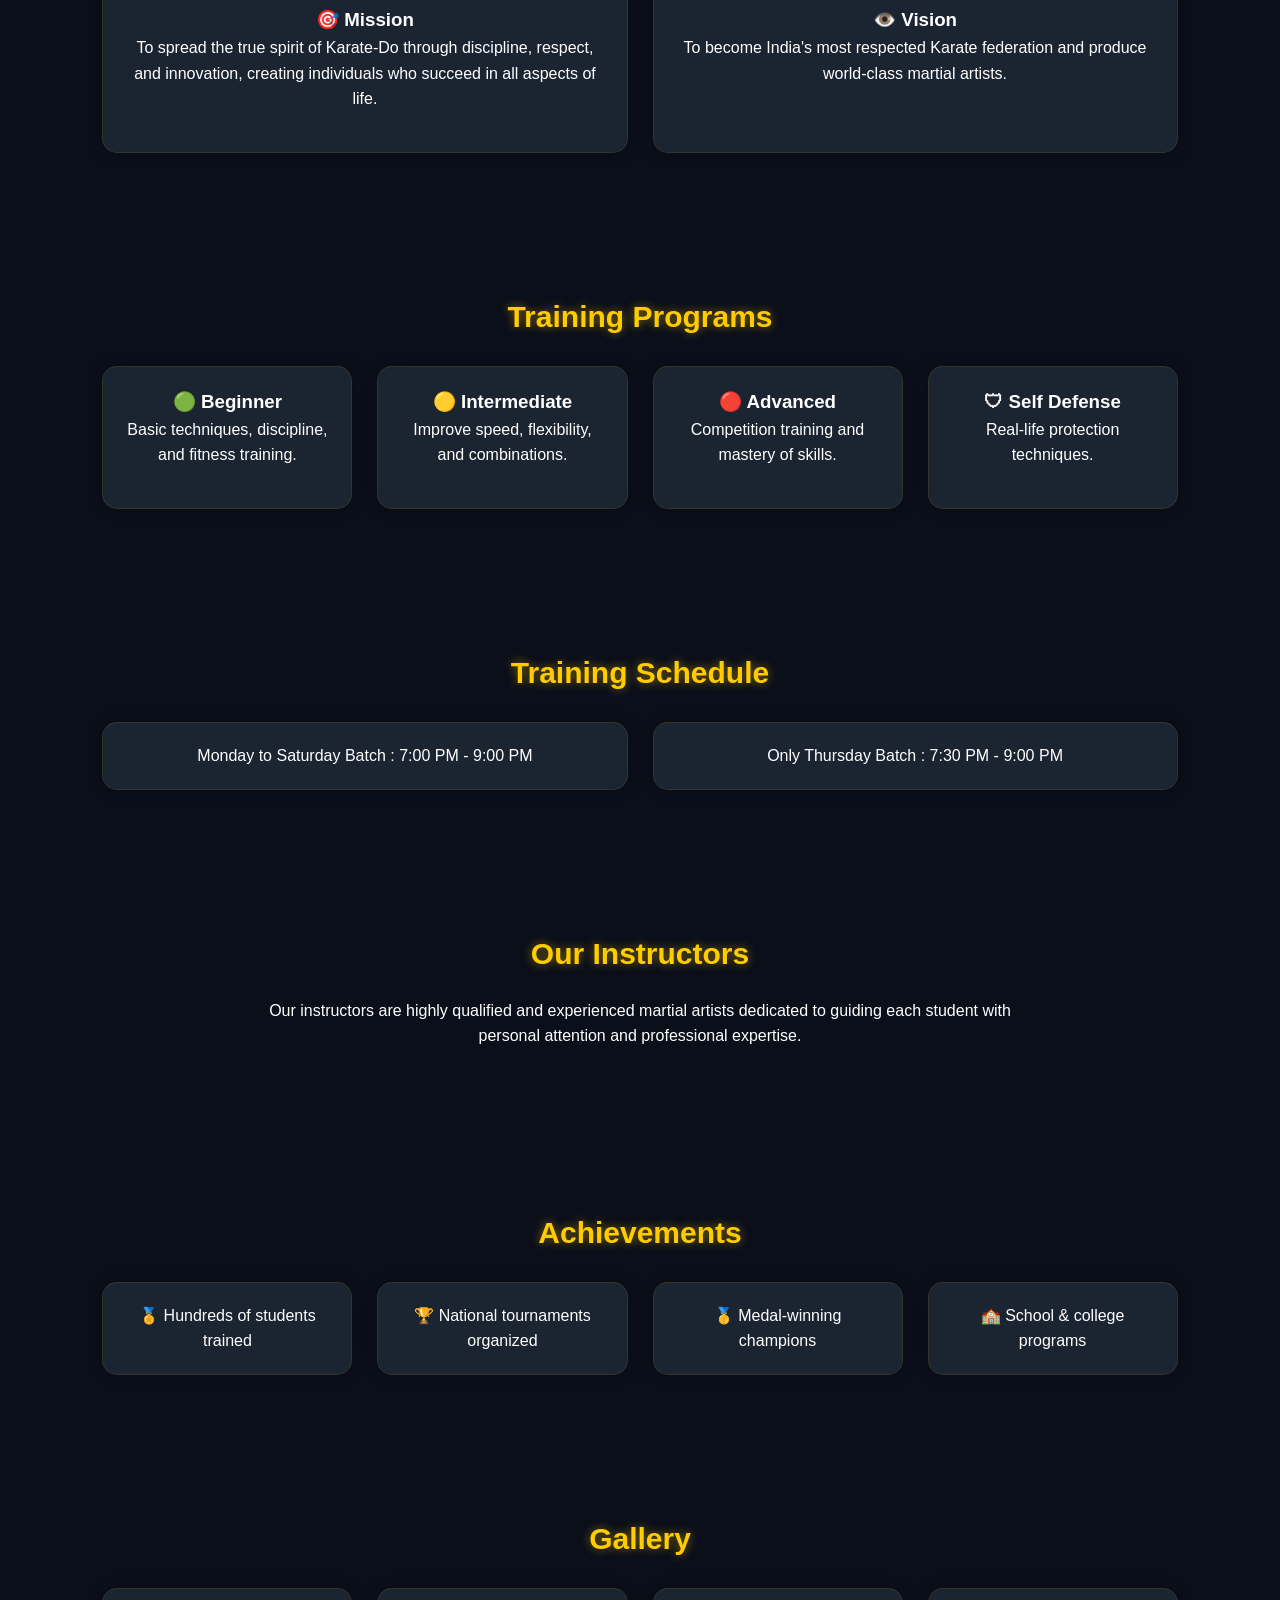
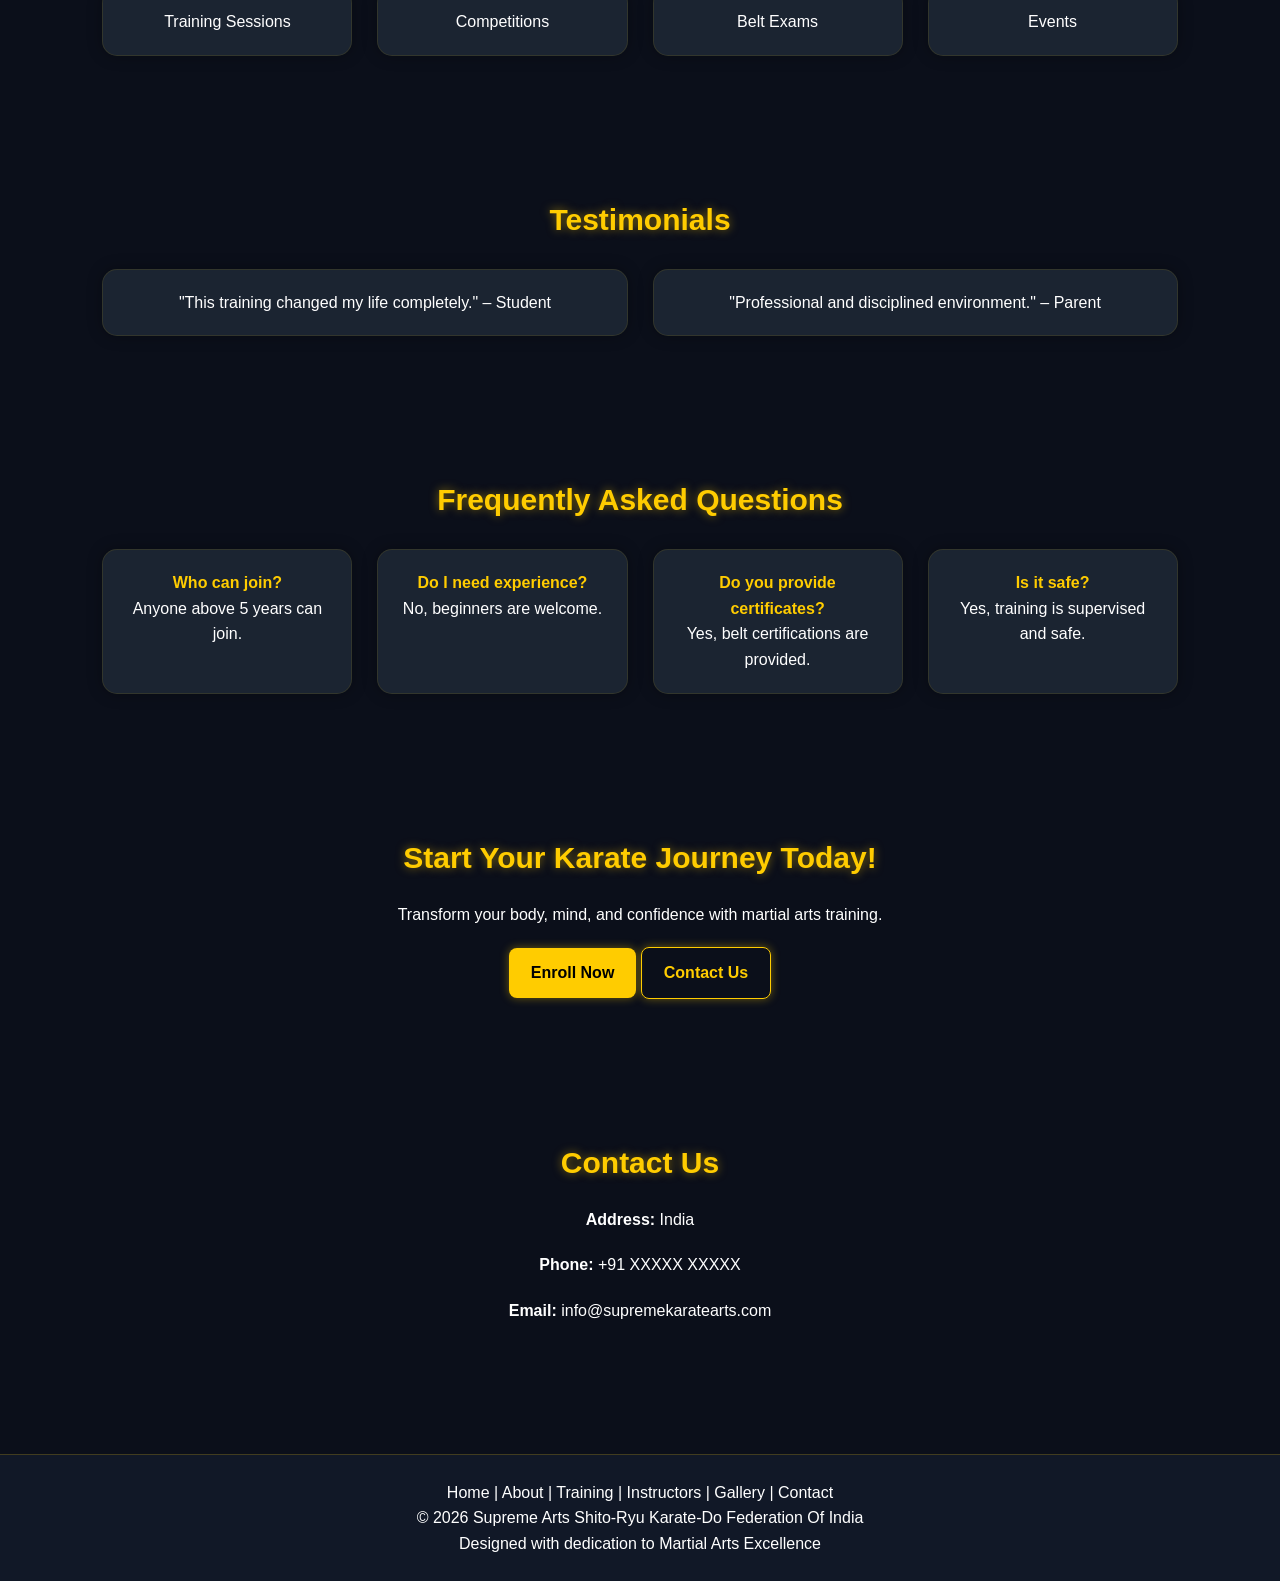
==== commit f4a1f360: "Fix spacing in training schedule card text" ====
--- a/index.html
+++ b/index.html
@@ -134,8 +134,8 @@
         <h2>Training Schedule</h2>
 
         <div class="grid">
-            <div class="card">Monday to Saturday Batch: 7:00  PM - 9:00 PM</div>
-            <div class="card">Only Thursday Batch: 7:30  PM - 9:00 PM</div>
+            <div class="card">Monday to Saturday Batch : 7:00  PM - 9:00 PM</div>
+            <div class="card">Only Thursday Batch : 7:30  PM - 9:00 PM</div>
         </div>
     </section>
 
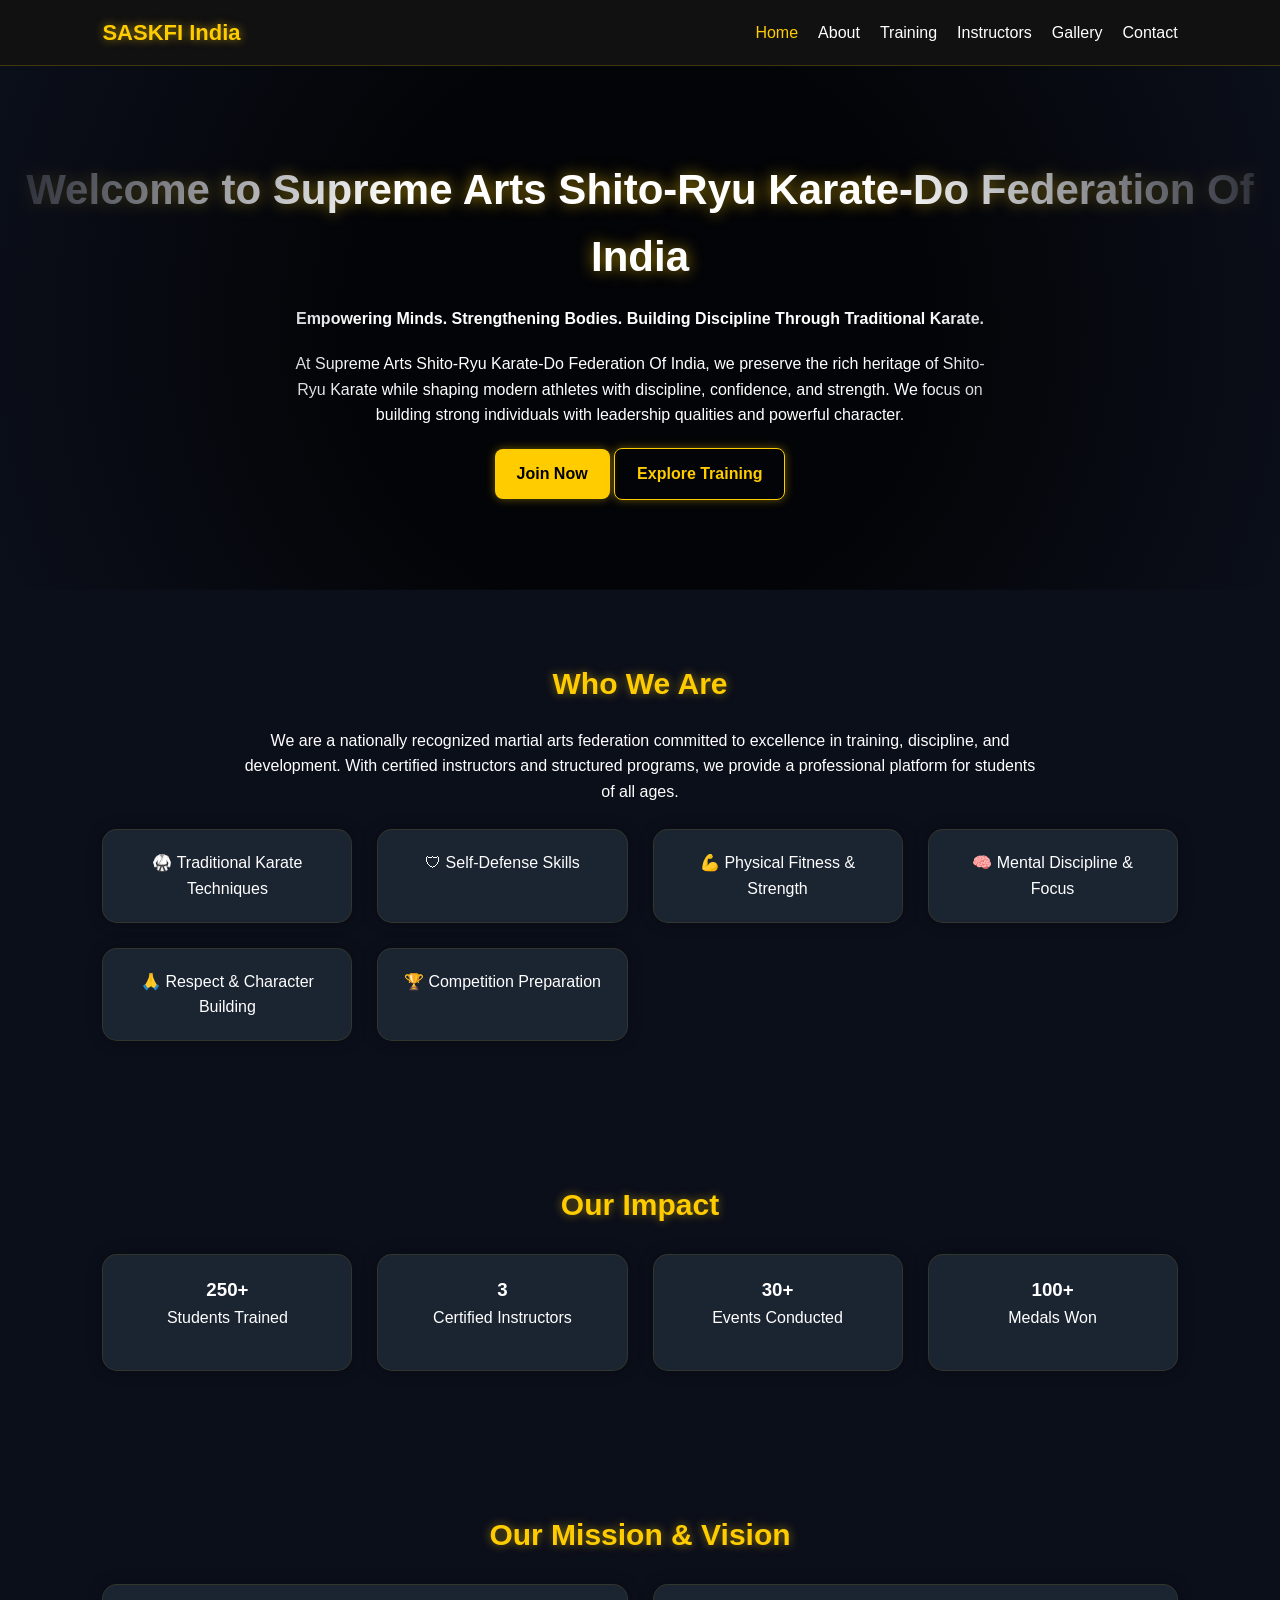
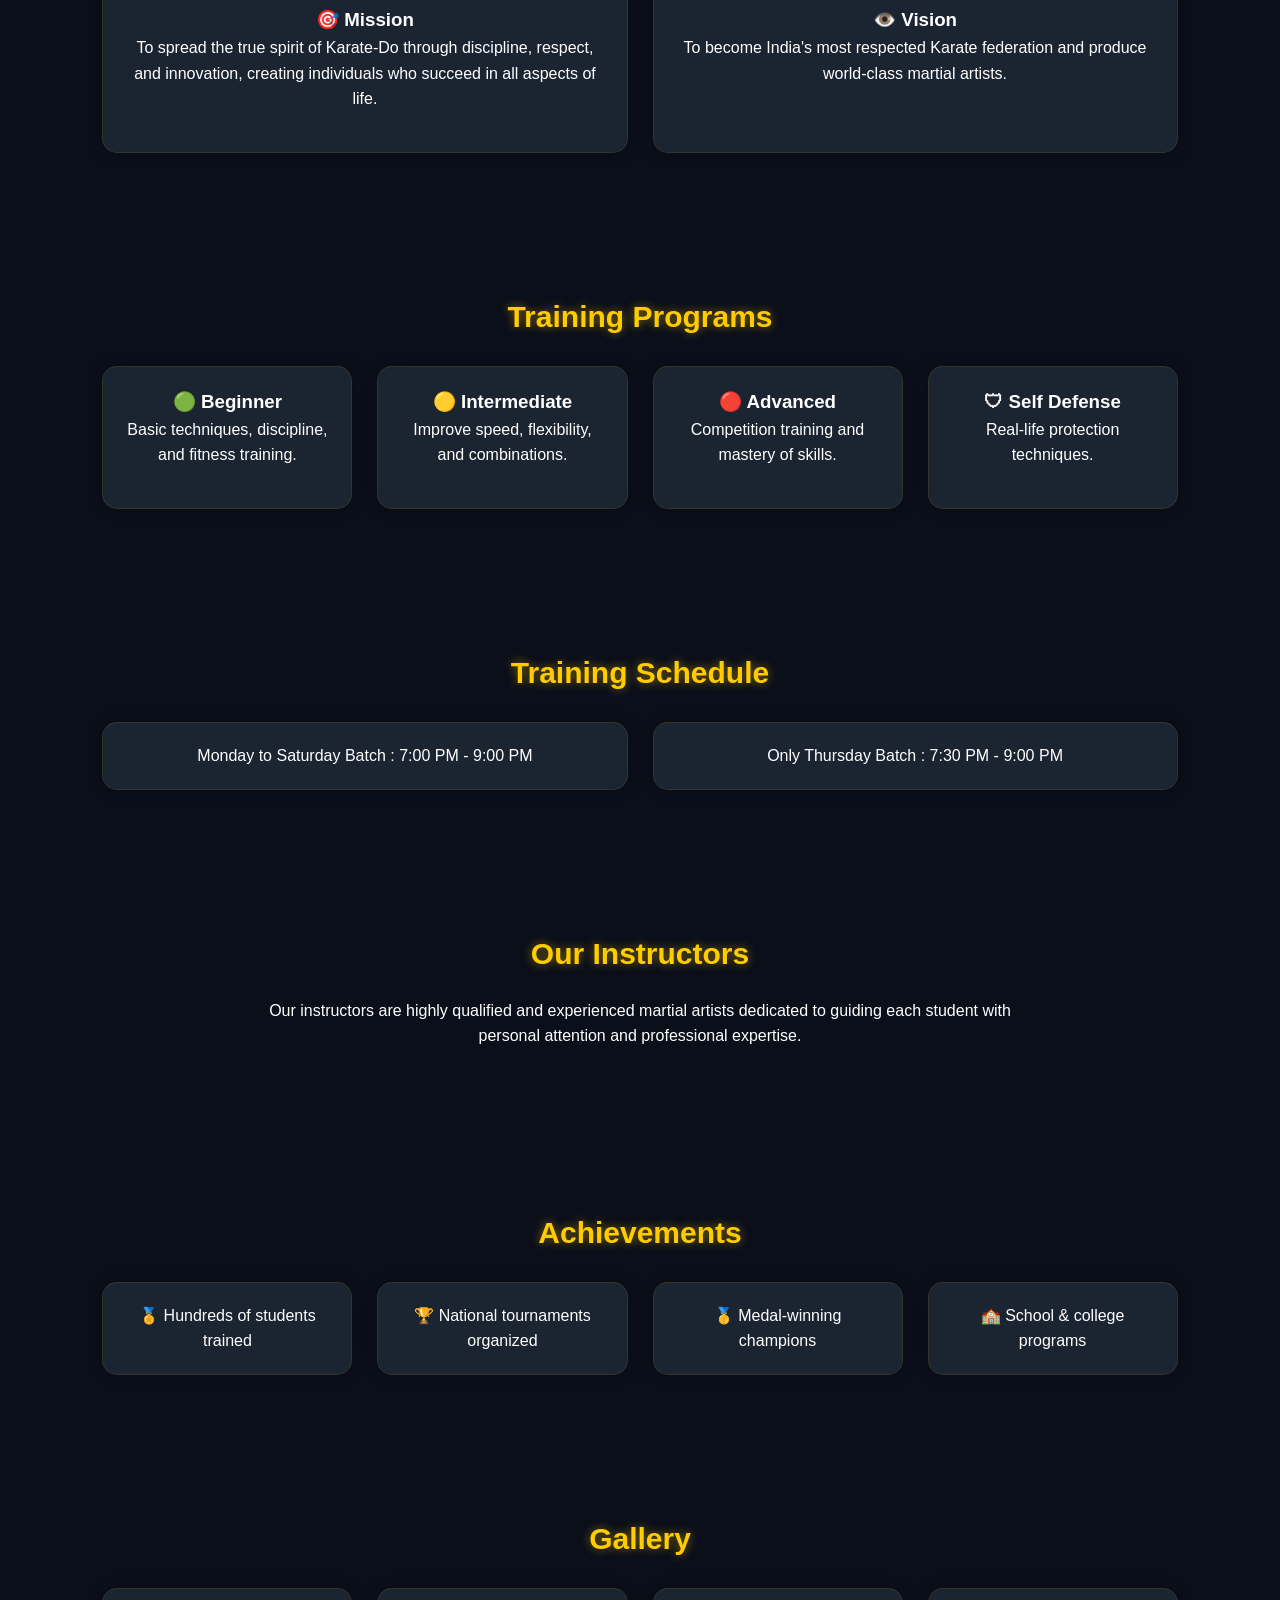
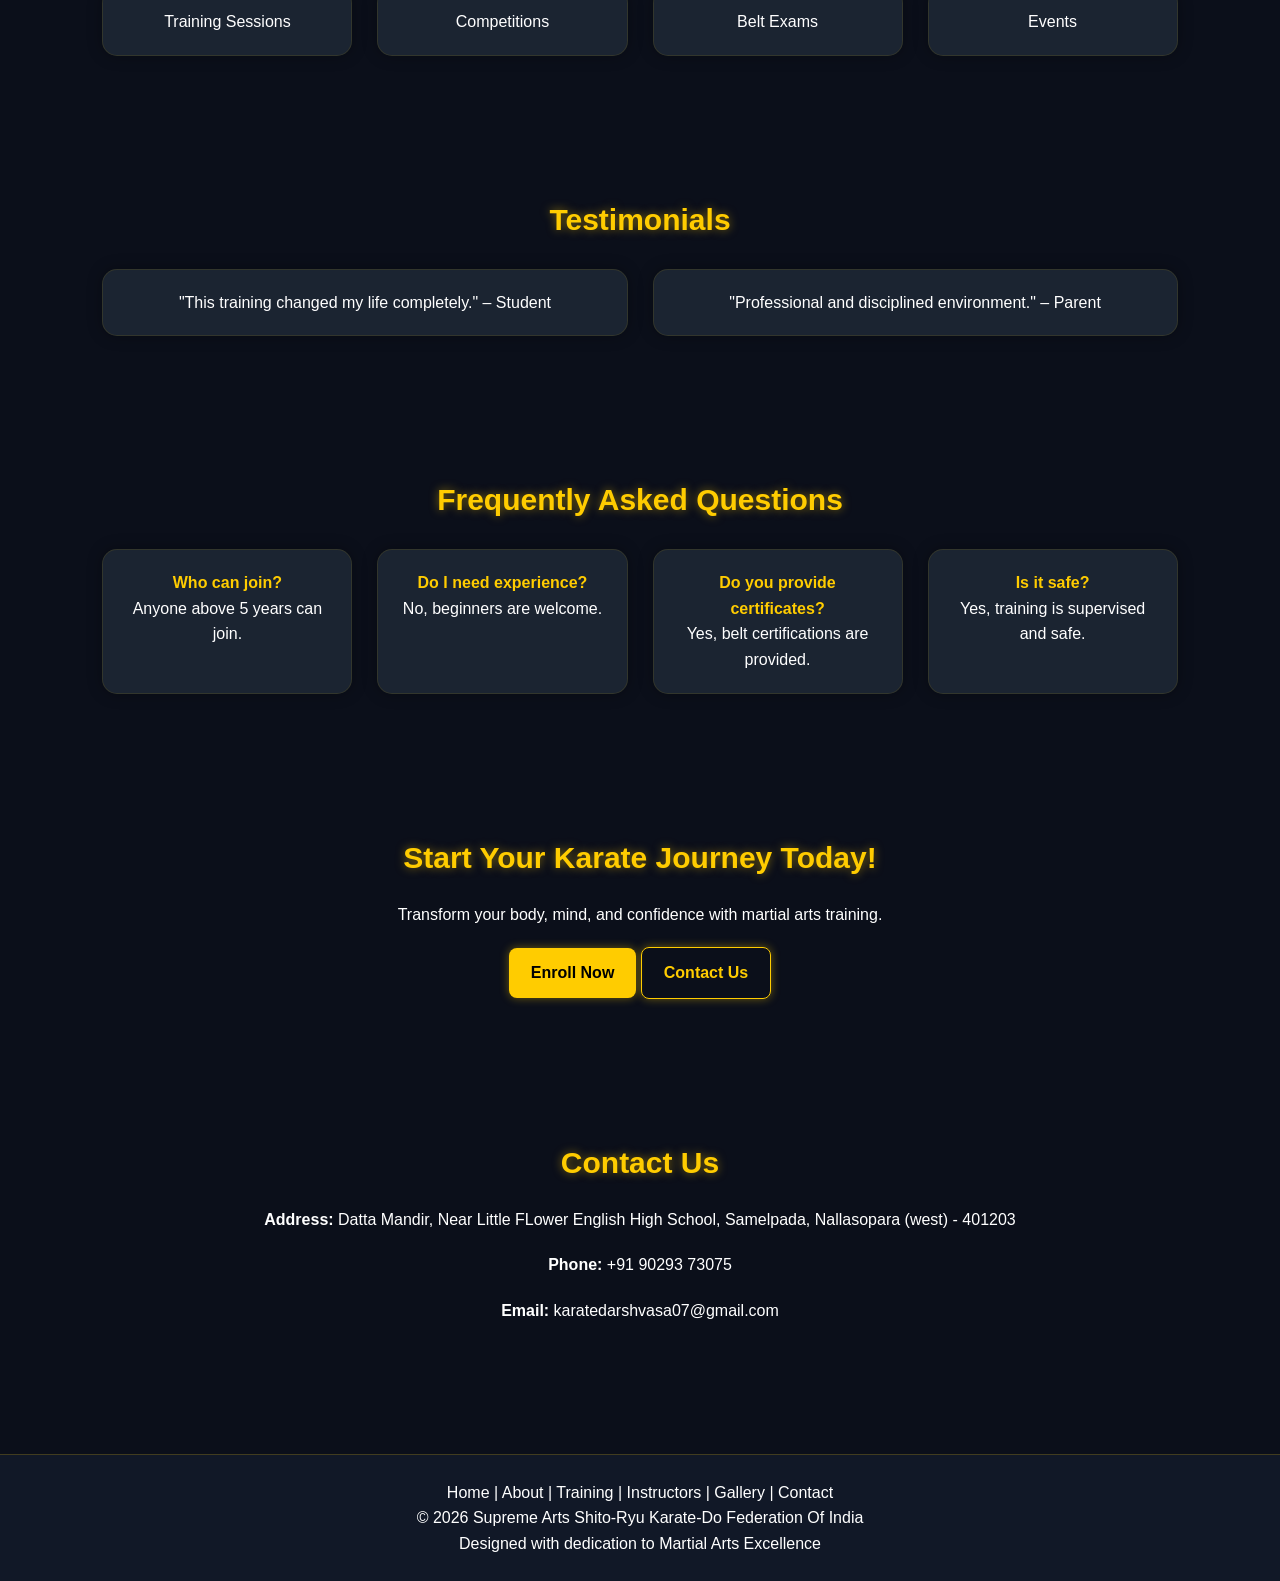
==== commit 2ea443e5: "Add main HTML structure for karate federation website This HTML file serves as the main webpage for " ====
--- a/index.html
+++ b/index.html
@@ -210,9 +210,9 @@
     <section class="section">
         <h2>Contact Us</h2>
 
-        <p><strong>Address:</strong> India</p>
-        <p><strong>Phone:</strong> +91 XXXXX XXXXX</p>
-        <p><strong>Email:</strong> info@supremekaratearts.com</p>
+        <p><strong>Address:</strong> Datta Mandir, Near Little FLower English High School, Samelpada, Nallasopara (west) - 401203</p>
+        <p><strong>Phone:</strong> +91 90293 73075</p>
+        <p><strong>Email:</strong> karatedarshvasa07@gmail.com</p>
     </section>
 
     <!-- FOOTER -->
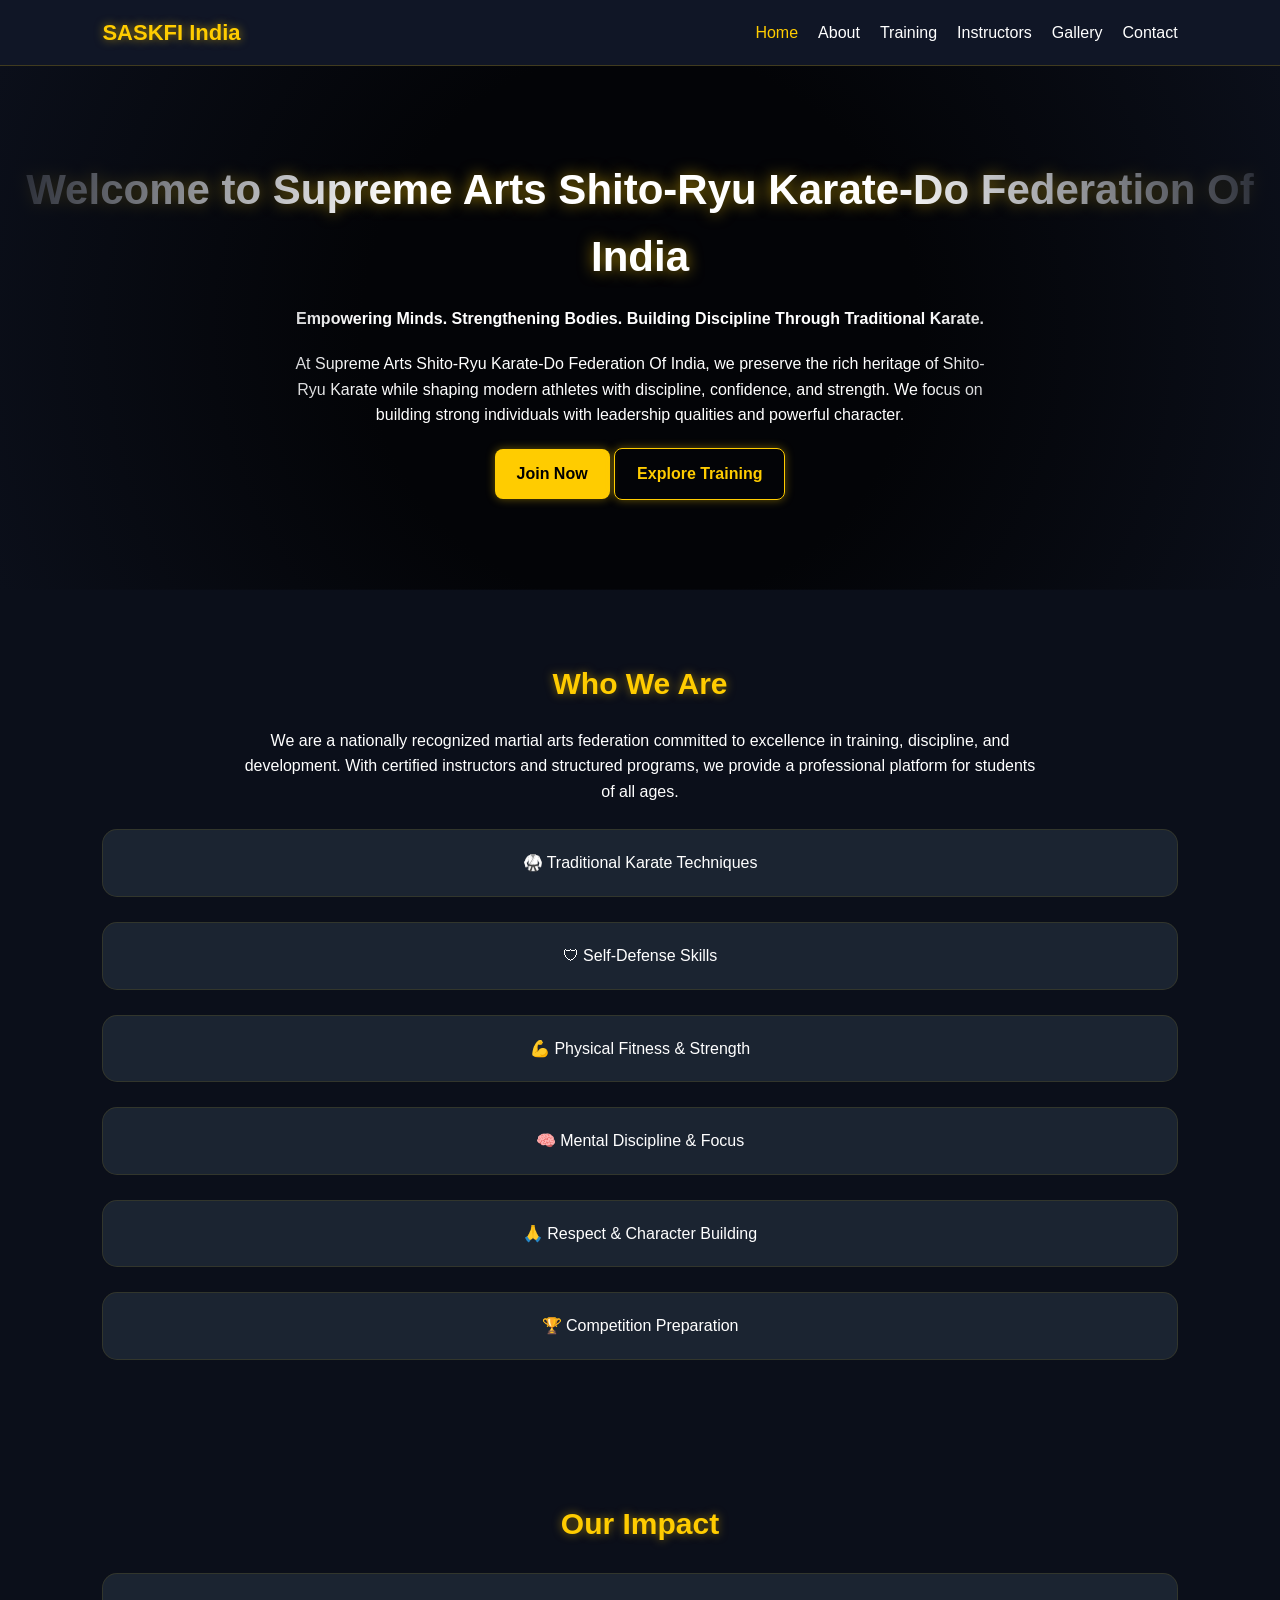
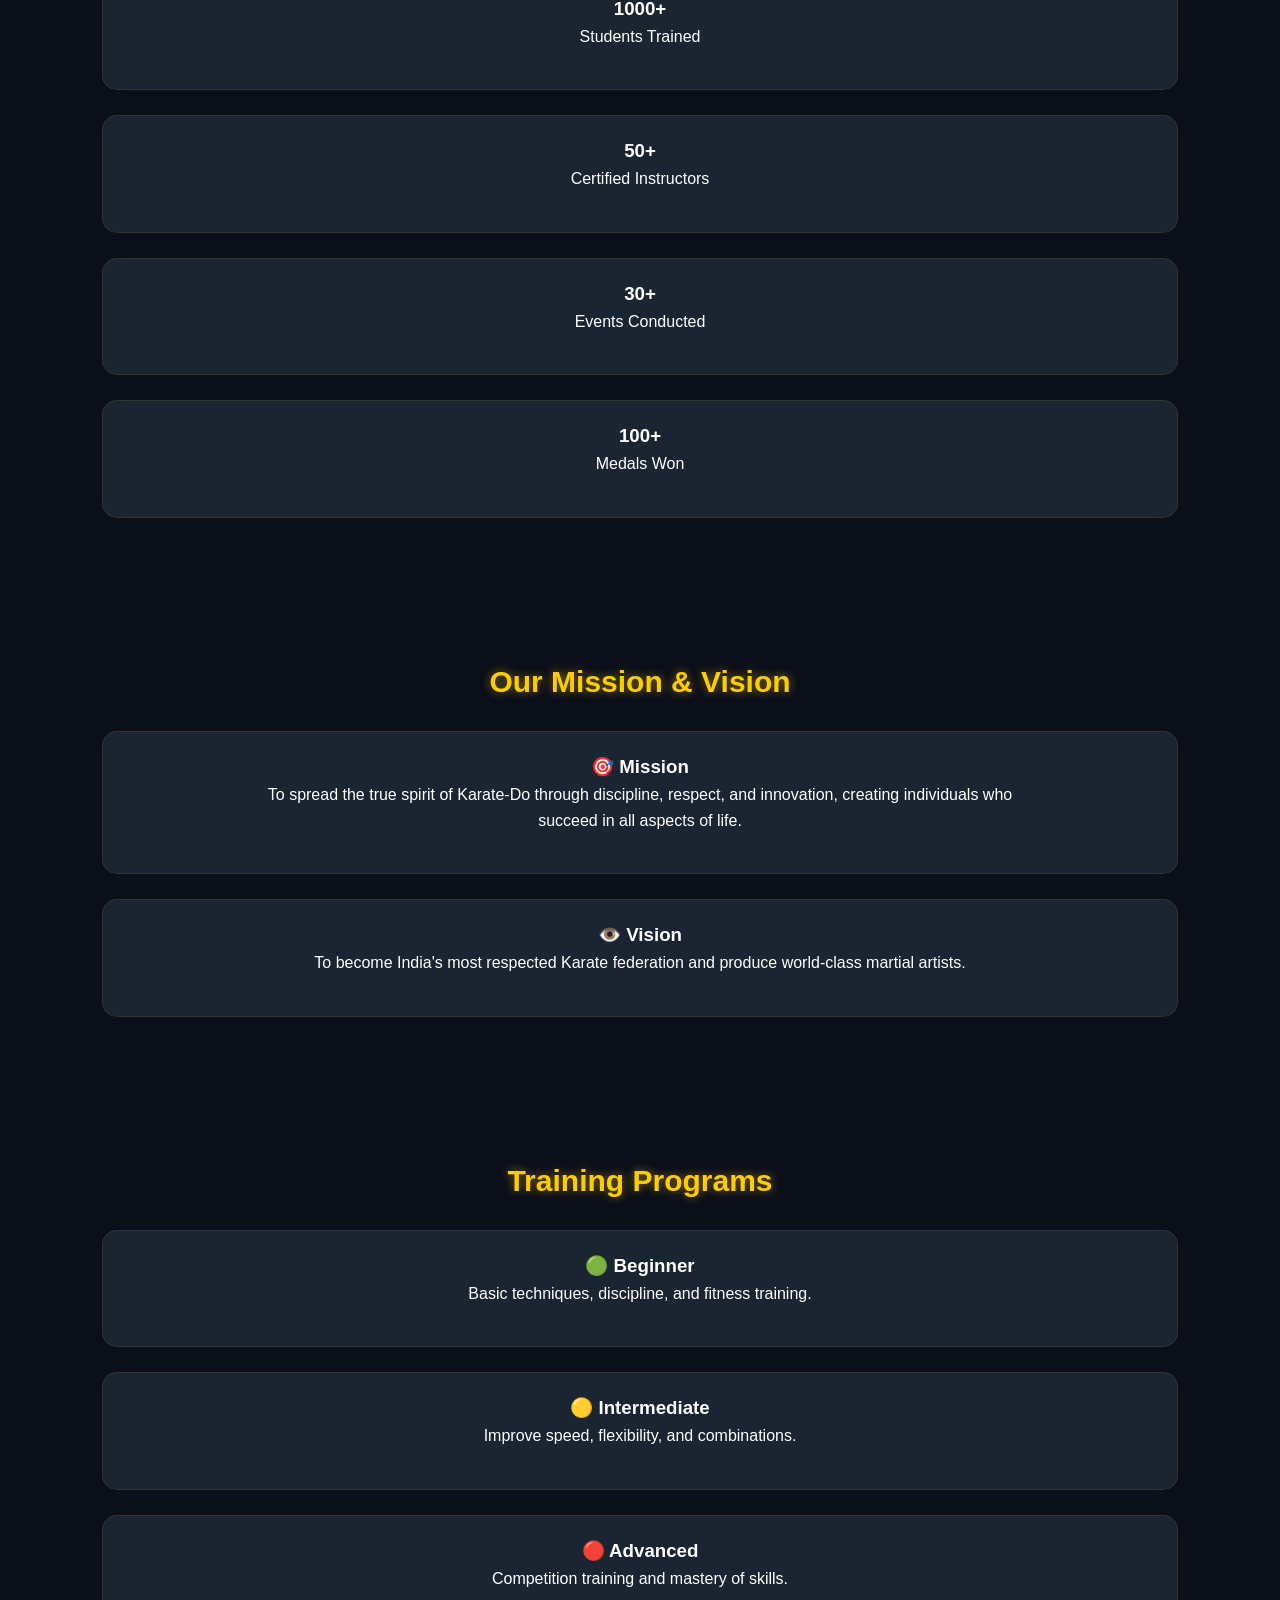
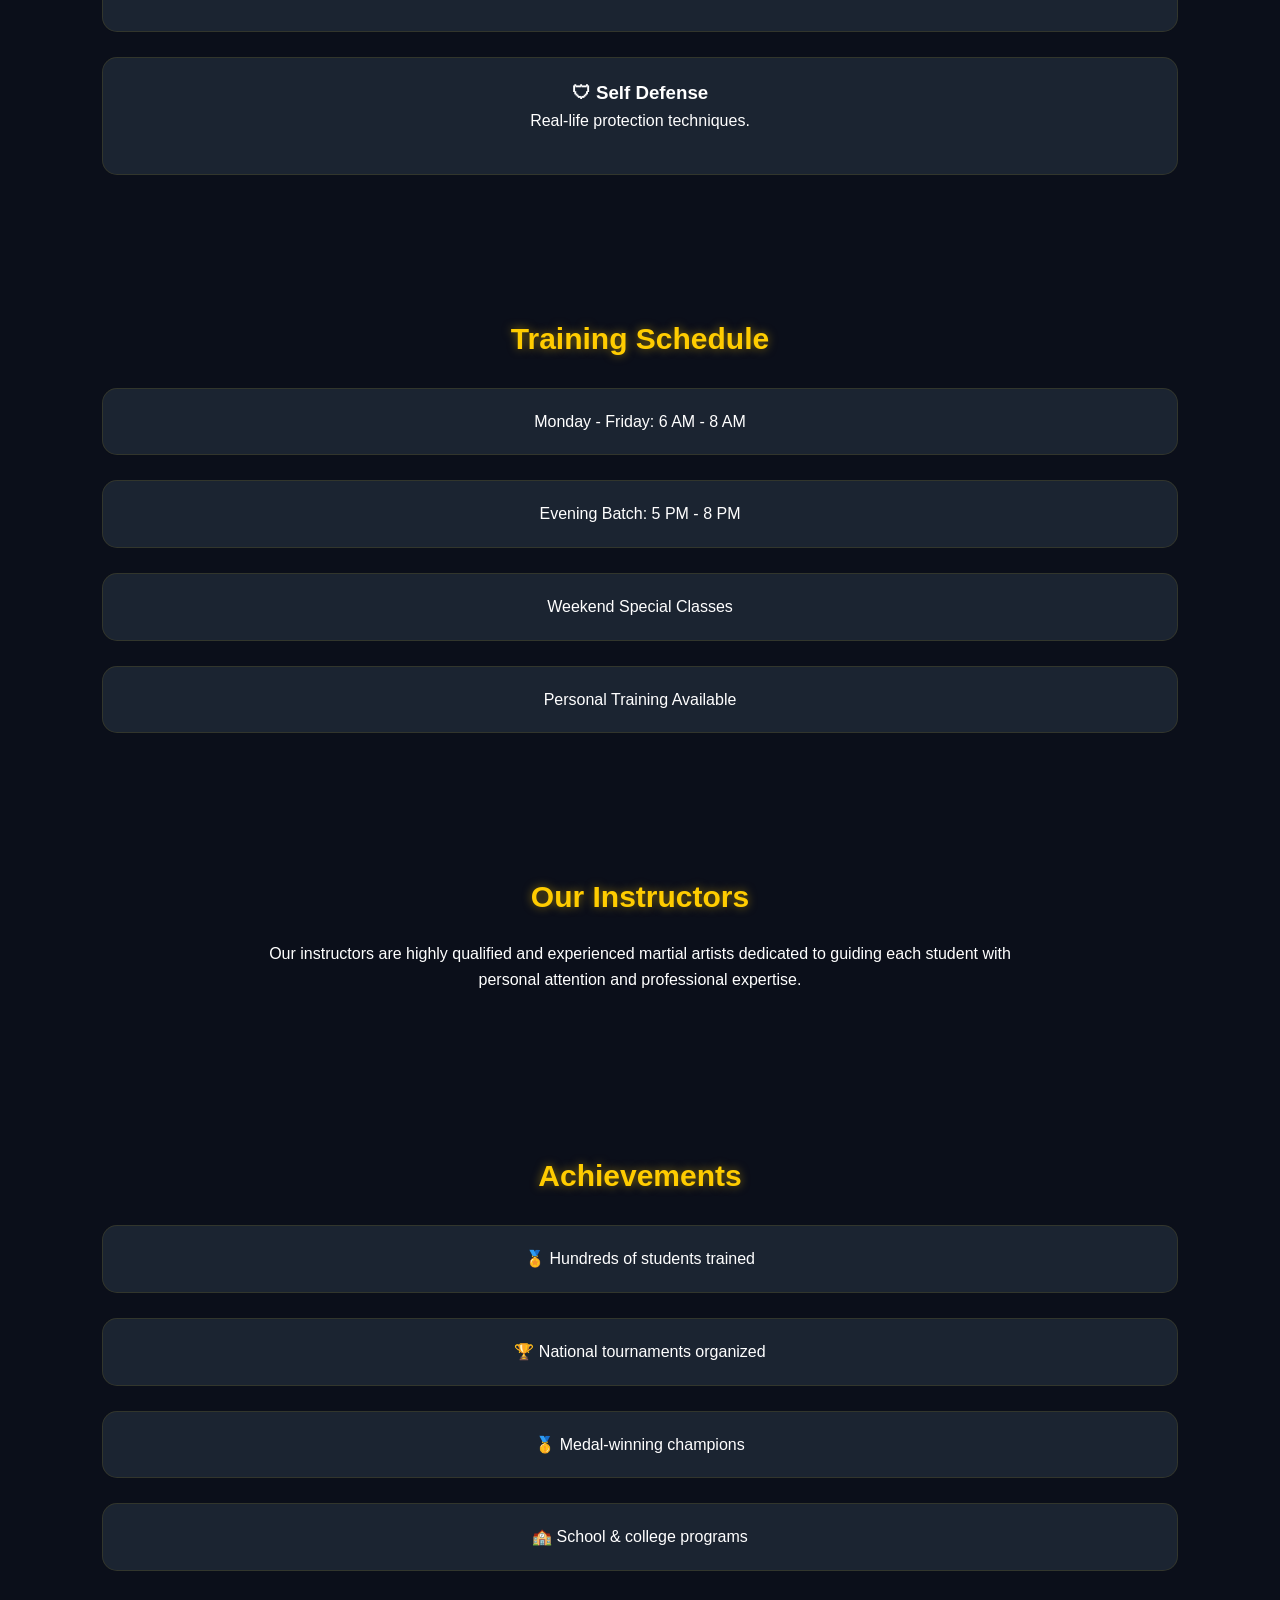
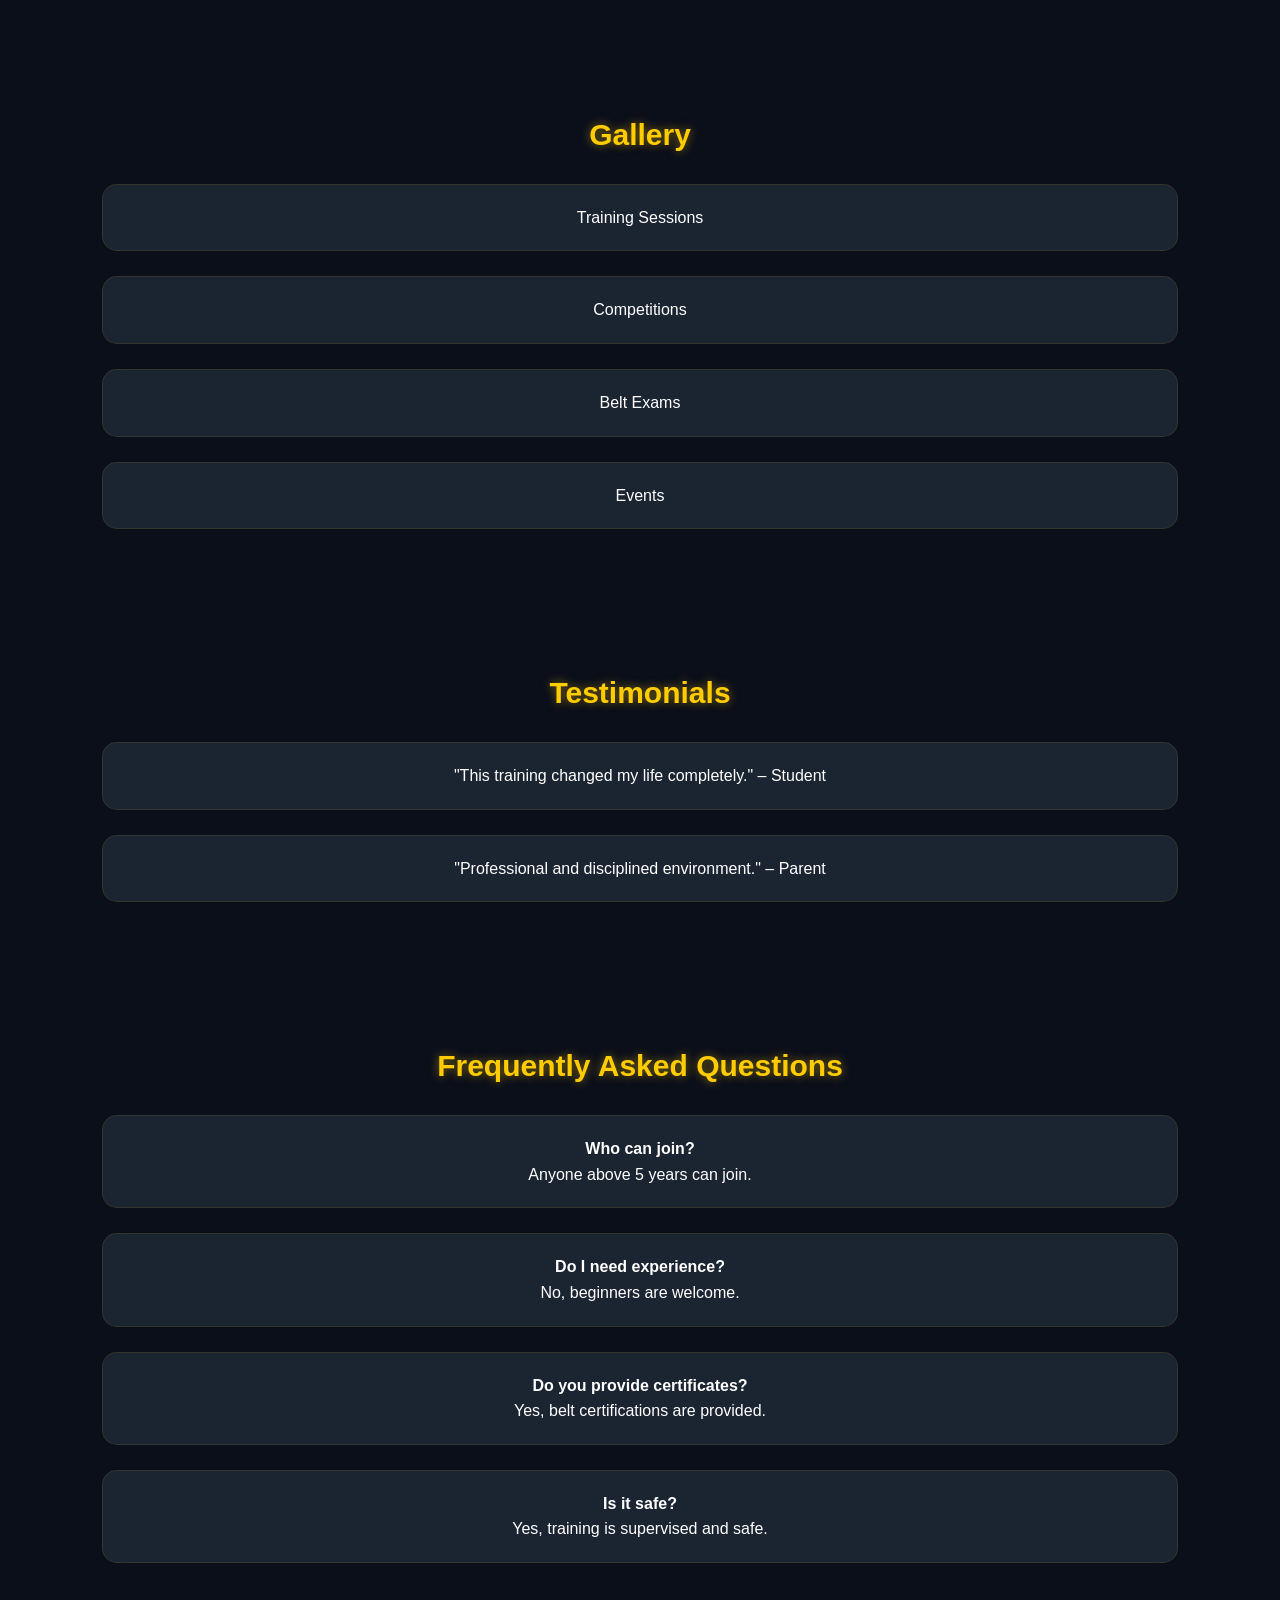
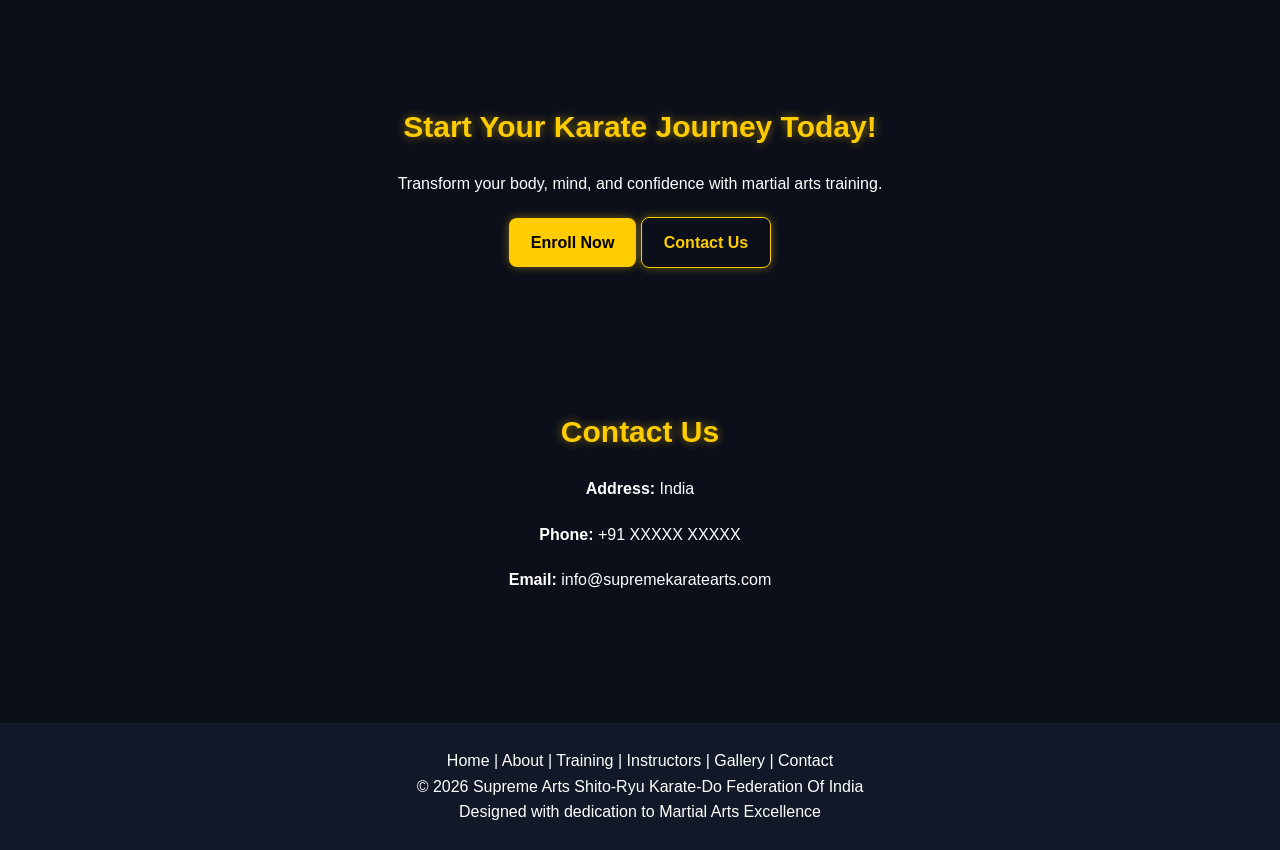
==== commit 9b70fc91: "Add files via upload" ====
--- a/index.html
+++ b/index.html
@@ -66,11 +66,11 @@
 
         <div class="grid">
             <div class="card">
-                <h3>250+</h3>
+                <h3>1000+</h3>
                 <p>Students Trained</p>
             </div>
             <div class="card">
-                <h3>3</h3>
+                <h3>50+</h3>
                 <p>Certified Instructors</p>
             </div>
             <div class="card">
@@ -134,8 +134,10 @@
         <h2>Training Schedule</h2>
 
         <div class="grid">
-            <div class="card">Monday to Saturday Batch : 7:00  PM - 9:00 PM</div>
-            <div class="card">Only Thursday Batch : 7:30  PM - 9:00 PM</div>
+            <div class="card">Monday - Friday: 6 AM - 8 AM</div>
+            <div class="card">Evening Batch: 5 PM - 8 PM</div>
+            <div class="card">Weekend Special Classes</div>
+            <div class="card">Personal Training Available</div>
         </div>
     </section>
 
@@ -210,9 +212,9 @@
     <section class="section">
         <h2>Contact Us</h2>
 
-        <p><strong>Address:</strong> Datta Mandir, Near Little FLower English High School, Samelpada, Nallasopara (west) - 401203</p>
-        <p><strong>Phone:</strong> +91 90293 73075</p>
-        <p><strong>Email:</strong> karatedarshvasa07@gmail.com</p>
+        <p><strong>Address:</strong> India</p>
+        <p><strong>Phone:</strong> +91 XXXXX XXXXX</p>
+        <p><strong>Email:</strong> info@supremekaratearts.com</p>
     </section>
 
     <!-- FOOTER -->
@@ -226,4 +228,4 @@
 
 </body>
 
-</html>
+</html>
--- a/style.css
+++ b/style.css
@@ -203,9 +203,72 @@
 
 .grid {
     display: grid;
-    grid-template-columns: repeat(auto-fit, minmax(250px, 1fr));
     gap: 25px;
     margin-top: 25px;
+}
+
+
+/* ========================= */
+
+
+/* GALLERY */
+
+.gallery-grid {
+    display: grid;
+    grid-template-columns: repeat(auto-fit, minmax(280px, 1fr));
+    gap: 20px;
+}
+
+
+/* MEDIA ITEM TEXT */
+
+.media-item {
+    text-align: center;
+}
+
+.media-item p {
+    margin-top: 8px;
+    font-size: 14px;
+    color: #ffcc00;
+    font-weight: 500;
+}
+
+
+/* ========================= */
+
+.gallery-grid {
+    grid-template-columns: repeat(auto-fit, minmax(280px, 1fr));
+}
+
+.gallery-grid video {
+    width: 100%;
+    height: 275px;
+    object-fit: cover;
+    border-radius: 12px;
+    background: #000;
+    box-shadow: 0 8px 25px rgba(0, 0, 0, 0.6);
+}
+
+.gallery-grid img {
+    width: 100%;
+    height: 275px;
+    object-fit: cover;
+    object-position: center;
+    border-radius: 12px;
+}
+
+.gallery-grid img.tournament {
+    height: 350px;
+}
+
+.gallery-grid img.tournament.national {
+    height: auto;
+}
+
+.gallery-grid img:hover,
+.gallery-grid video:hover {
+    transform: scale(1.05);
+    box-shadow: 0 0 25px rgba(255, 204, 0, 0.6);
 }
 
 
@@ -223,66 +286,45 @@
     padding: 20px;
     border-radius: 15px;
     border: 1px solid rgba(255, 204, 0, 0.1);
-    box-shadow: 0 0 15px rgba(0, 0, 0, 0.3);
+    text-decoration: none;
+    color: #fff;
 }
 
 .card:hover {
     transform: translateY(-10px) scale(1.03);
-    background: rgba(55, 65, 81, 0.9);
-    box-shadow: 0 0 25px rgba(255, 204, 0, 0.4);
-}
-
-.card strong {
-    color: #ffcc00;
-}
-
-
-/* ========================= */
-
-
-/* IMAGES */
-
-
-/* ========================= */
-
-.instructor-img {
-    width: 100%;
-    height: 200px;
+}
+
+
+/* ========================= */
+
+
+/* IMAGE FIX (🔥 IMPORTANT) */
+
+
+/* ========================= */
+
+
+/* ========================= */
+
+
+/* PROFILE IMAGE (CIRCLE FULL VIEW) */
+
+
+/* ========================= */
+
+.instructor-img,
+.leader-img {
+    width: 180px;
+    height: 180px;
+    border-radius: 50%;
     object-fit: cover;
-    border-radius: 12px;
-    margin-bottom: 10px;
-}
-
-.card:hover .instructor-img {
-    transform: scale(1.06);
-}
-
-
-/* ========================= */
-
-
-/* GALLERY */
-
-
-/* ========================= */
-
-.gallery-grid img {
-    width: 100%;
-    height: 340px;
-    width: auto;
-    object-fit: cover;
-    border-radius: 12px;
-}
-
-.gallery-grid img.trophy {
-    width: 100%;
-    height: auto;
-    object-fit: cover;
-    border-radius: 12px;
-}
-
-.gallery-grid img:hover {
-    transform: scale(1.05);
+    /* full image */
+    object-position: center top;
+    /* 🔥 face upar shift */
+    background: #000;
+    padding: 5px;
+    margin: 10px auto;
+    display: block;
 }
 
 
@@ -309,11 +351,6 @@
     border-radius: 6px;
 }
 
-.contact-form input:focus,
-.contact-form textarea:focus {
-    box-shadow: 0 0 6px #ffcc00;
-}
-
 
 /* ========================= */
 
@@ -328,14 +365,13 @@
     padding: 25px;
     text-align: center;
     margin-top: 40px;
-    border-top: 1px solid rgba(255, 204, 0, 0.2);
-}
-
-
-/* ========================= */
-
-
-/* ANIMATIONS */
+}
+
+
+/* ========================= */
+
+
+/* ANIMATION */
 
 
 /* ========================= */
@@ -360,47 +396,15 @@
 
 /* ========================= */
 
-@media(max-width:1024px) {
-    .hero h1 {
-        font-size: 32px;
-    }
-}
-
 @media(max-width:768px) {
     .header {
         flex-direction: column;
-        align-items: flex-start;
     }
     .nav {
         flex-wrap: wrap;
         justify-content: center;
-        width: 100%;
-    }
-    .nav a {
-        margin: 10px;
-    }
-    .hero {
-        padding: 60px 15px;
     }
     .hero h1 {
         font-size: 26px;
     }
-    .section {
-        padding: 40px 20px;
-    }
-    .grid {
-        grid-template-columns: 1fr;
-    }
-}
-
-@media(max-width:480px) {
-    .logo {
-        font-size: 18px;
-    }
-    .hero h1 {
-        font-size: 22px;
-    }
-    .btn {
-        width: 100%;
-    }
-}
+}
